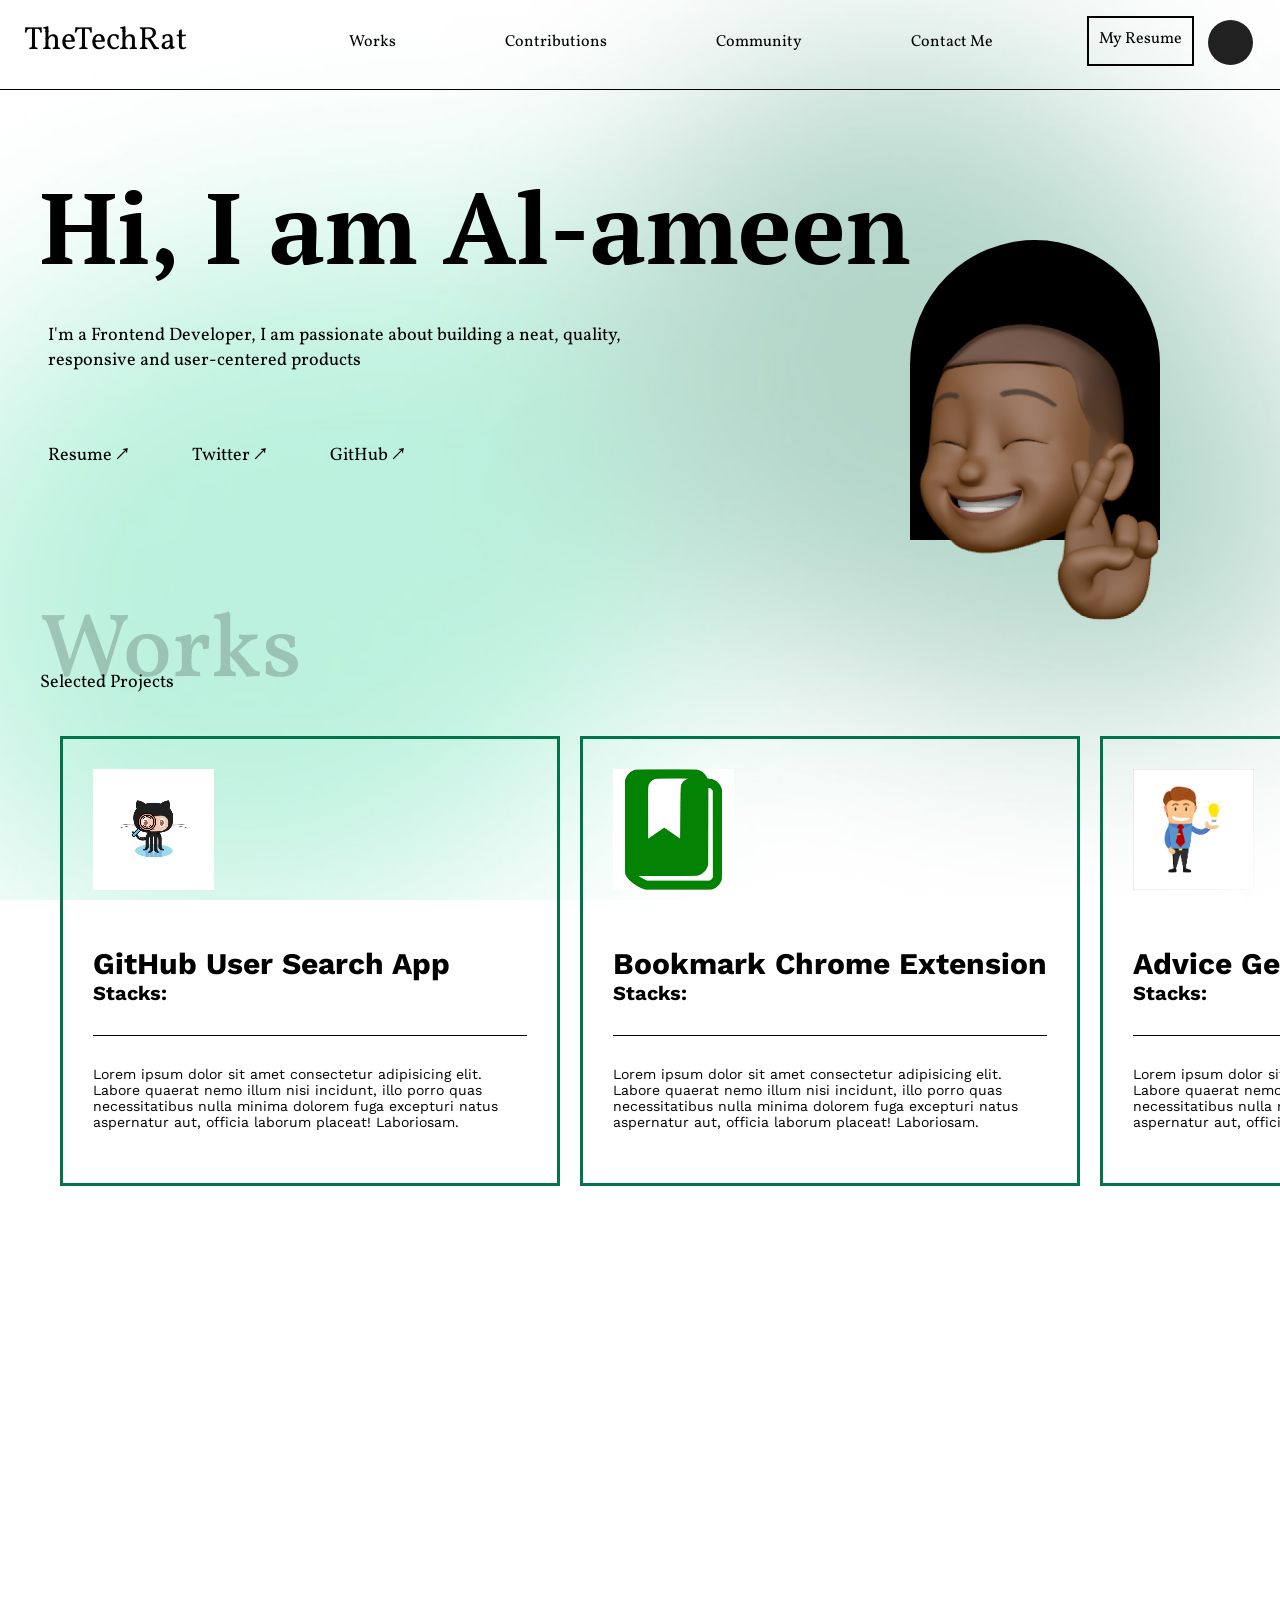
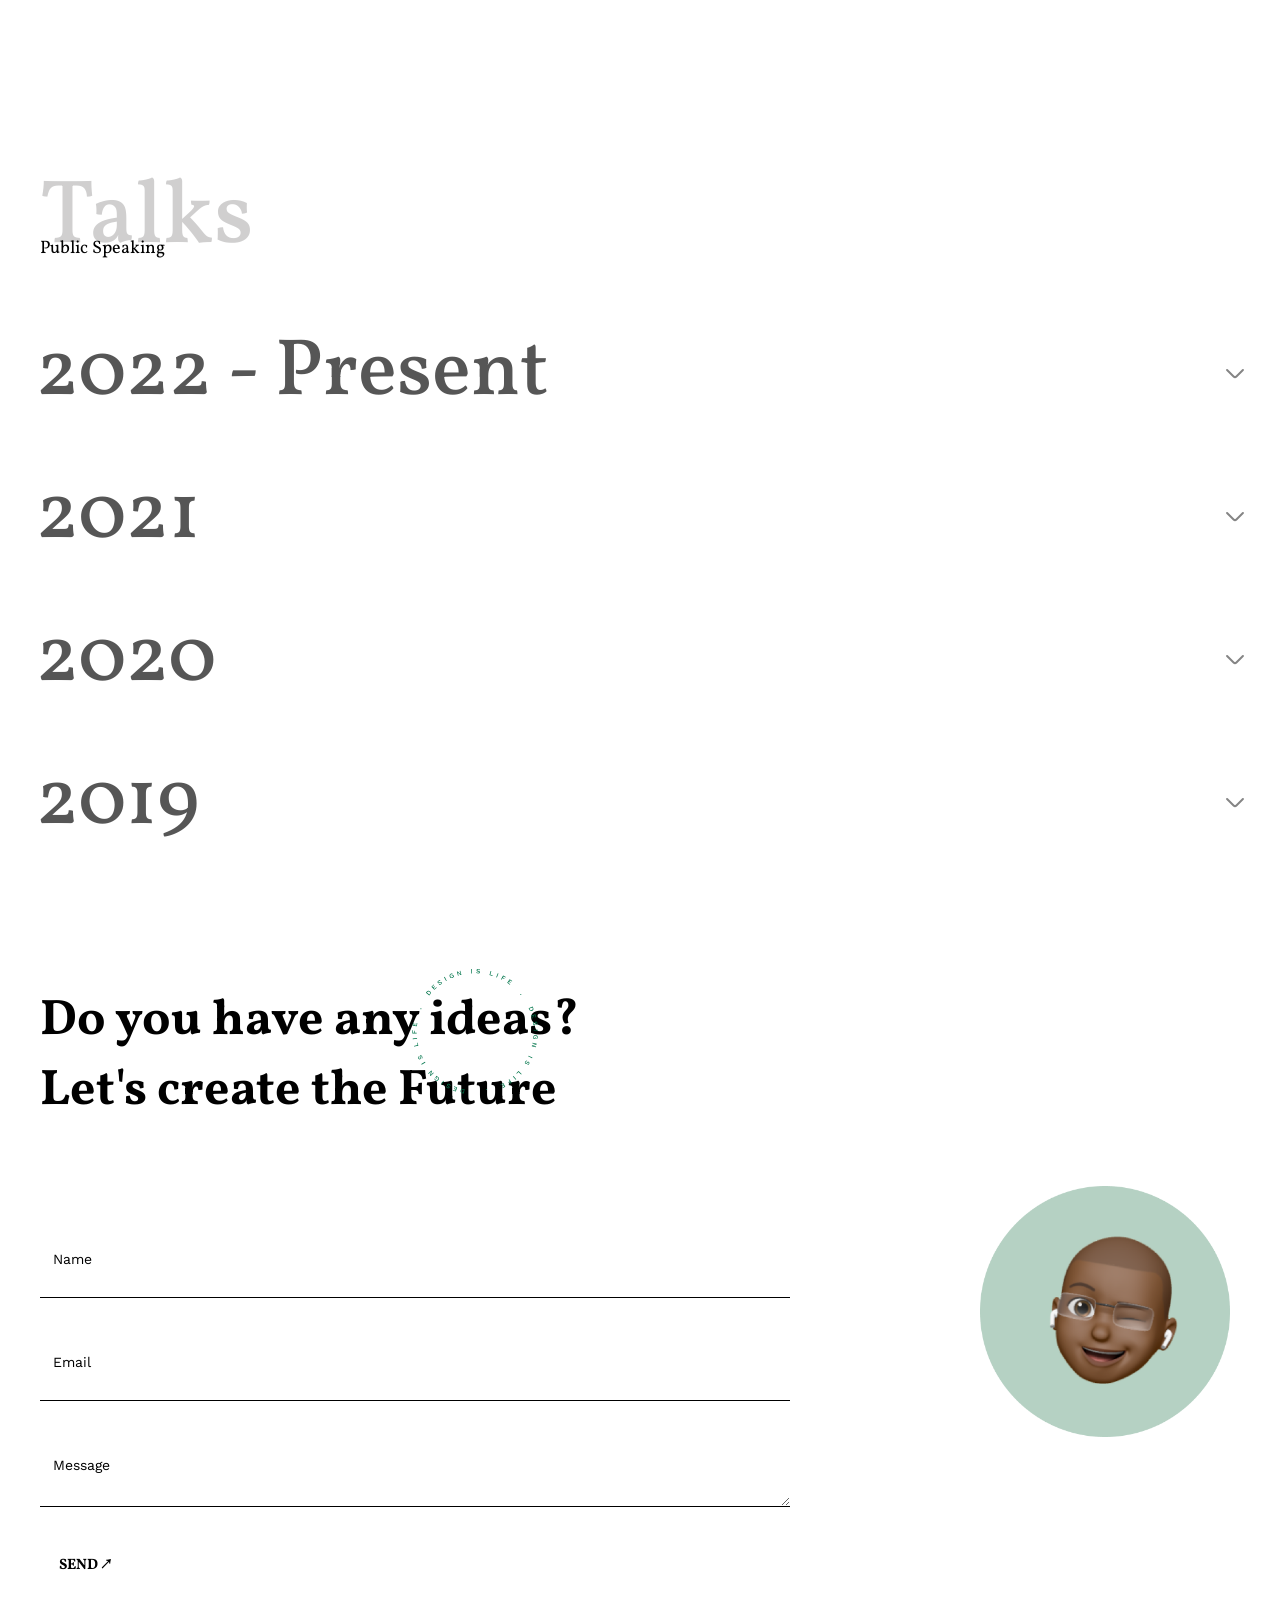
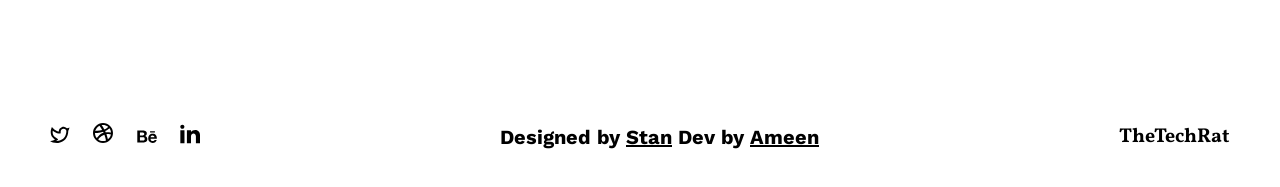
==== index.html @ c3f87bbf "Update index.html" ====
<!DOCTYPE html>
<html>
  <head>
    <title>Al-ameen - TheTechRat</title>
    <!--
    <script src="https://cdnjs.cloudflare.com/ajax/libs/jquery/3.5.1/jquery.min.js"></script>
    -->
    <link rel="stylesheet" href="css/index.css" />
    <link rel="stylesheet" href="css/style.css" />
    <link rel="stylesheet" href="css/header.css" />
    <link rel="preconnect" href="https://fonts.googleapis.com" />
    <link rel="preconnect" href="https://fonts.gstatic.com" crossorigin />
    <link
      href="https://fonts.googleapis.com/css2?family=Bebas+Neue&family=PT+Serif&family=Vollkorn&family=Work+Sans:wght@300;400&display=swap"
      rel="stylesheet"
    />
    <script src="https://cdnjs.cloudflare.com/ajax/libs/jquery/3.5.1/jquery.min.js"></script>
  </head>
  <body>
    <!--
      ===================
        START PRELOADER
      ===================
    -->

    <div class="section-loader">
      <div class="loader">
        <div class="areous">TheTechRat</div>
      </div>
      <div class="tagline">Frontend Developer</div>
    </div>

    <!--
      ===================
       PRELOADER  END
      ===================
    -->

    <header>
      <nav class="navbar">
        <span class="nav-branding" href="#">TheTechRat</span>

        <div class="nav-div">
          <ul class="nav-menu">
            <li class="nav-item">
              <a href="#work-section" class="nav-link">Works</a>
            </li>
            <li class="nav-item">
              <a href="#contributions" class="nav-link">Contributions</a>
            </li>
            <li class="nav-item">
              <a href="#community" class="nav-link">Community</a>
            </li>
            <li class="nav-item">
              <a href="#contact" class="nav-link">Contact Me</a>
            </li>
            <li class="nav-item resume">
              <a href="#" class="nav-link">My Resume</a>
            </li>
          </ul>
          <div class="hamburger">Menu</div>
          <div class="dl-btn">
            <a onclick="myFunction()">
              <input type="checkbox" class="toggle-button"
            /></a>
          </div>
        </div>
      </nav>
    </header>
    <main>
      <section>
        <div class="a-info">
          <div class="a-infot">
            <div style="margin-bottom: 10px">
              <h2 style="" class="greeting">Hi, I am Al-ameen</h2>
            </div>
            <p style="padding-left: 8px" class="a-infob">
              I'm a Frontend Developer, I am passionate about building a neat,
              quality, responsive and user-centered products
            </p>
            <div style="padding-left: 8px" class="link">
              <a
                href=""
                onmouseover="reHover()"
                onmouseleave="resume()"
                class="link1"
                id="link"
                >Resume &#8599;&#xFE0E;</a
              >
              <a
                href="https://twitter.com/thetechrat"
                onmouseover="twHover()"
                onmouseleave="twitter()"
                class="link2"
                >Twitter &#8599;&#xFE0E;</a
              >
              <a
                href="https://github.com/thetechrat"
                onmouseover="gHover()"
                onmouseleave="github()"
                class="link3"
                >GitHub &#8599;&#xFE0E;</a
              >
            </div>
          </div>
          <div class="pfp-cont">
            <div class="pfp-bg">
              <div class="greet">Hi, I am Al-ameen</div>
              <img
                class="pfp"
                onmouseover="displayGreet()"
                onmouseleave="noGreet()"
                src="images/areous.png"
                alt=""
              />
            </div>
          </div>
        </div>
        <a class="scroll" href="#work-section">SCROLL &nearr;</a>
      </section>
      <section id="work-section">
        <div class="work">
          <div class="work-title">Works</div>
          <div class="slt-p">Selected Projects</div>
        </div>
        <div class="horizontal-section">
          <div class="sticky-wrapper">
            <div class="element-wrapper">
              <div class="element">
                <img src="images/ghusa.png" alt="" />
                <div class="gdg">GitHub User Search App</div>
                <div class="role">Stacks:</div>
                <hr />
                <div class="com-desc">
                  Lorem ipsum dolor sit amet consectetur adipisicing elit.
                  Labore quaerat nemo illum nisi incidunt, illo porro quas
                  necessitatibus nulla minima dolorem fuga excepturi natus
                  aspernatur aut, officia laborum placeat! Laboriosam.
                </div>
                <div class="el-rep">
                  <a href="" class="cs">Live Preview &nearr;</a>
                </div>
              </div>
              <div class="element">
                <img src="images/icon.png" alt="" />
                <div class="gdg">Bookmark Chrome Extension</div>
                <div class="role">Stacks:</div>
                <hr />
                <div class="com-desc">
                  Lorem ipsum dolor sit amet consectetur adipisicing elit.
                  Labore quaerat nemo illum nisi incidunt, illo porro quas
                  necessitatibus nulla minima dolorem fuga excepturi natus
                  aspernatur aut, officia laborum placeat! Laboriosam.
                </div>
                <div class="el-rep">
                  <a href="" class="cs">Live Preview &nearr;</a>
                </div>
              </div>
              <div class="element">
                <img src="images/adgen.png" alt="" />
                <div class="gdg">Advice Generator</div>
                <div class="role">Stacks:</div>
                <hr />
                <div class="com-desc">
                  Lorem ipsum dolor sit amet consectetur adipisicing elit.
                  Labore quaerat nemo illum nisi incidunt, illo porro quas
                  necessitatibus nulla minima dolorem fuga excepturi natus
                  aspernatur aut, officia laborum placeat! Laboriosam.
                </div>
                <div class="el-rep">
                  <a href="" class="cs">Live Preview &nearr;</a>
                </div>
              </div>
              <div class="element">
                <img src="images/calc.png" alt="" />
                <div class="gdg">Calculator</div>
                <div class="role">Stacks:</div>
                <hr />
                <div class="com-desc">
                  Lorem ipsum dolor sit amet consectetur adipisicing elit.
                  Labore quaerat nemo illum nisi incidunt, illo porro quas
                  necessitatibus nulla minima dolorem fuga excepturi natus
                  aspernatur aut, officia laborum placeat! Laboriosam.
                </div>
                <div class="el-rep">
                  <a href="" class="cs">Live Preview &nearr;</a>
                </div>
              </div>
              <div class="element">
                <img src="images/todo.png" alt="" />
                <div class="gdg">To-Do App</div>
                <div class="role">Stacks:</div>
                <hr />
                <div class="com-desc">
                  Lorem ipsum dolor sit amet consectetur adipisicing elit.
                  Labore quaerat nemo illum nisi incidunt, illo porro quas
                  necessitatibus nulla minima dolorem fuga excepturi natus
                  aspernatur aut, officia laborum placeat! Laboriosam.
                </div>
                <div class="el-rep">
                  <a href="" class="cs">Live Preview &nearr;</a>
                </div>
              </div>
            </div>
          </div>
        </div>
      </section>

      <section id="talks" class="talks-3">
        <div class="work">
          <div class="work-title">Talks</div>
          <div class="slt-p">Public Speaking</div>
        </div>
        <section class="accordion">
          <div class="container">
            <section class="accordion-wrapper" data-accordion>
              <details>
                <summary>
                  <span class="title">2022 - Present</span>
                  <svg
                    width="18"
                    height="11"
                    viewBox="0 0 18 11"
                    fill="none"
                    xmlns="http://www.w3.org/2000/svg"
                  >
                    <path
                      d="M16.9201 1.95L10.4001 8.47C9.63008 9.24 8.37008 9.24 7.60008 8.47L1.08008 1.95"
                      stroke="#858585"
                      stroke-width="2"
                      stroke-miterlimit="10"
                      stroke-linecap="round"
                      stroke-linejoin="round"
                    />
                  </svg>
                </summary>
                <div class="details-info">
                  <h2>This can have a title or image</h2>
                  <p>
                    Lorem ipsum dolor sit amet, consectetur adipiscing elit.
                    Cras convallis sodales erat vel accumsan. Nam eget massa nec
                    sem vulputate ullamcorper vel quis justo. Duis rhoncus
                    tempor tempus. Nulla facilisi. Maecenas nulla ante, lacinia
                    ac consectetur non, aliquet sollicitudin libero. Quisque
                    congue odio sodales dui fermentum ac laoreet mauris
                    eleifend. Nulla facilisi.
                  </p>
                </div>
              </details>
              <details>
                <summary>
                  <span class="title">2021</span>
                  <svg
                    width="18"
                    height="11"
                    viewBox="0 0 18 11"
                    fill="none"
                    xmlns="http://www.w3.org/2000/svg"
                  >
                    <path
                      d="M16.9201 1.95L10.4001 8.47C9.63008 9.24 8.37008 9.24 7.60008 8.47L1.08008 1.95"
                      stroke="#858585"
                      stroke-width="2"
                      stroke-miterlimit="10"
                      stroke-linecap="round"
                      stroke-linejoin="round"
                    />
                  </svg>
                </summary>
                <div class="details-info">
                  <p>
                    Lorem ipsum dolor sit amet, consectetur adipiscing elit.
                    Cras convallis sodales erat vel accumsan. Nam eget massa nec
                    sem vulputate ullamcorper vel quis justo. Duis rhoncus
                    tempor tempus. Nulla facilisi. Maecenas nulla ante, lacinia
                    ac consectetur non, aliquet sollicitudin libero. Quisque
                    congue odio sodales dui fermentum ac laoreet mauris
                    eleifend. Nulla facilisi. Phasellus vel erat a ante pharetra
                    pharetra.
                  </p>
                </div>
              </details>
              <details>
                <summary>
                  <span class="title">2020</span>
                  <svg
                    width="18"
                    height="11"
                    viewBox="0 0 18 11"
                    fill="none"
                    xmlns="http://www.w3.org/2000/svg"
                  >
                    <path
                      d="M16.9201 1.95L10.4001 8.47C9.63008 9.24 8.37008 9.24 7.60008 8.47L1.08008 1.95"
                      stroke="#858585"
                      stroke-width="2"
                      stroke-miterlimit="10"
                      stroke-linecap="round"
                      stroke-linejoin="round"
                    />
                  </svg>
                </summary>
                <div class="details-info">
                  <h2>Lorem ipsum dolor sit amet</h2>
                  <p>
                    Lorem ipsum dolor sit amet, consectetur adipiscing elit.
                    Cras convallis sodales erat vel accumsan. Nam eget massa nec
                    sem vulputate ullamcorper vel quis justo. Duis rhoncus
                    tempor tempus. Nulla facilisi. Maecenas nulla ante, lacinia
                    ac consectetur non, aliquet sollicitudin libero. Quisque
                    congue odio sodales dui fermentum ac laoreet mauris
                    eleifend. Nulla facilisi. Phasellus vel erat a ante pharetra
                    pharetra.
                  </p>
                </div>
              </details>
              <details>
                <summary>
                  <span class="title">2019</span>
                  <svg
                    width="18"
                    height="11"
                    viewBox="0 0 18 11"
                    fill="none"
                    xmlns="http://www.w3.org/2000/svg"
                  >
                    <path
                      d="M16.9201 1.95L10.4001 8.47C9.63008 9.24 8.37008 9.24 7.60008 8.47L1.08008 1.95"
                      stroke="#858585"
                      stroke-width="2"
                      stroke-miterlimit="10"
                      stroke-linecap="round"
                      stroke-linejoin="round"
                    />
                  </svg>
                </summary>
                <div class="details-info">
                  <h2>Lorem ipsum dolor sit amet</h2>
                  <p>
                    Lorem ipsum dolor sit amet, consectetur adipiscing elit.
                    Cras convallis sodales erat vel accumsan. Nam eget massa nec
                    sem vulputate ullamcorper vel quis justo. Duis rhoncus
                    tempor tempus. Nulla facilisi. Maecenas nulla ante, lacinia
                    ac consectetur non, aliquet sollicitudin libero. Quisque
                    congue odio sodales dui fermentum ac laoreet mauris
                    eleifend. Nulla facilisi. Phasellus vel erat a ante pharetra
                    pharetra.
                  </p>
                </div>
              </details>
            </section>
          </div>
        </section>
        <script src="index.js"></script>
      </section>

      <section id="contact">
        <div class="hhh">Do you have any ideas? Let's create the Future</div>
        <svg
          class="c-dil"
          id="dil"
          width="252"
          height="252"
          viewBox="0 0 252 252"
          fill="none"
          xmlns="http://www.w3.org/2000/svg"
        >
          <path
            class="dil"
            d="M104.533 230.482C103.422 230.245 102.623 229.752 102.138 229.003C101.645 228.26 101.52 227.319 101.763 226.178C102.007 225.038 102.507 224.226 103.262 223.743C104.009 223.265 104.939 223.145 106.05 223.382L108.557 223.918L107.04 231.018L104.533 230.482ZM105.841 224.361C105.088 224.2 104.467 224.3 103.977 224.66C103.479 225.026 103.143 225.618 102.968 226.436C102.793 227.253 102.859 227.927 103.166 228.458C103.464 228.994 103.989 229.342 104.742 229.503L106.098 229.793L107.196 224.651L105.841 224.361Z"
            fill="#00754B"
          />
          <path
            class="dil"
            d="M96.0673 220.763L93.6693 227.616L88.7064 225.879L89.0407 224.924L92.8926 226.272L93.583 224.299L90.572 223.245L90.899 222.311L93.91 223.364L94.6221 221.329L90.6248 219.931L90.9591 218.975L96.0673 220.763Z"
            fill="#00754B"
          />
          <path
            class="dil"
            d="M79.4884 221.941C78.9044 221.649 78.4547 221.286 78.1395 220.85C77.821 220.42 77.6205 219.919 77.538 219.345L78.5855 219.019C78.645 219.524 78.7913 219.937 79.0245 220.259C79.2478 220.583 79.5727 220.852 79.9992 221.065C80.3142 221.222 80.5947 221.308 80.8407 221.324C81.0866 221.341 81.2949 221.301 81.4653 221.206C81.6259 221.114 81.7504 220.979 81.8388 220.802C81.9403 220.599 81.9598 220.387 81.8973 220.168C81.8282 219.945 81.6214 219.694 81.2768 219.415L80.1051 218.462C79.5439 218.01 79.2024 217.577 79.0807 217.164C78.959 216.751 79.0062 216.328 79.2223 215.895C79.4219 215.495 79.7037 215.201 80.0676 215.014C80.4315 214.826 80.8463 214.751 81.312 214.786C81.7712 214.819 82.2599 214.964 82.7783 215.223C83.2377 215.452 83.6216 215.717 83.9302 216.019C84.2387 216.32 84.4801 216.641 84.6542 216.982C84.8283 217.323 84.9385 217.669 84.9847 218.02L83.8929 218.385C83.8697 218.086 83.799 217.793 83.6806 217.505C83.559 217.223 83.385 216.964 83.1585 216.728C82.9254 216.489 82.6383 216.284 82.297 216.114C81.9952 215.963 81.718 215.87 81.4654 215.834C81.2063 215.795 80.9866 215.816 80.8063 215.898C80.6161 215.984 80.472 216.125 80.3738 216.322C80.2788 216.512 80.261 216.712 80.3202 216.922C80.3728 217.129 80.5534 217.358 80.8619 217.61L82.1271 218.647C82.4783 218.929 82.7426 219.212 82.9199 219.498C83.0973 219.783 83.1926 220.068 83.206 220.353C83.2161 220.645 83.1508 220.932 83.01 221.214C82.8267 221.582 82.5629 221.864 82.2187 222.061C81.8647 222.262 81.4532 222.355 80.9842 222.343C80.512 222.337 80.0134 222.203 79.4884 221.941Z"
            fill="#00754B"
          />
          <path
            class="dil"
            d="M68.7598 215.709L72.7003 209.611L73.6889 210.25L69.7483 216.348L68.7598 215.709Z"
            fill="#00754B"
          />
          <path
            class="dil"
            d="M64.1561 203.236C64.6843 203.668 65.0465 204.158 65.2426 204.706C65.4387 205.254 65.4708 205.829 65.3388 206.432C65.2021 207.04 64.8857 207.647 64.3894 208.255C63.9024 208.852 63.3719 209.275 62.7979 209.526C62.2182 209.772 61.6287 209.845 61.0296 209.744C60.4201 209.644 59.8484 209.376 59.3145 208.94C58.7294 208.462 58.3461 207.969 58.1644 207.461C57.9771 206.949 57.9611 206.377 58.1163 205.746L59.2868 206.034C59.1396 206.435 59.1284 206.814 59.2531 207.171C59.3675 207.53 59.6008 207.853 59.953 208.14C60.3051 208.428 60.682 208.598 61.0835 208.652C61.4793 208.7 61.8809 208.626 62.2883 208.428C62.6911 208.237 63.0733 207.919 63.4351 207.476C63.8015 207.027 64.0493 206.591 64.1783 206.166C64.3028 205.747 64.3016 205.348 64.1748 204.97C64.0423 204.587 63.783 204.238 63.3967 203.923C63.1865 203.751 62.9697 203.617 62.7462 203.519C62.518 203.428 62.2941 203.378 62.0742 203.368C61.8498 203.365 61.6357 203.413 61.432 203.512C61.218 203.611 61.0205 203.772 60.8396 203.994L60.7074 204.155L62.3434 205.491L61.7381 206.232L59.2927 204.236L61.6581 201.339L62.3398 201.895L61.4656 203.07L61.3648 202.846C61.7933 202.599 62.2478 202.507 62.7282 202.568C63.203 202.624 63.6789 202.847 64.1561 203.236Z"
            fill="#00754B"
          />
          <path
            class="dil"
            d="M47.3157 197.296L52.6284 192.348L53.5805 193.37L52.1436 198.542L51.6816 199.934L51.6891 199.942L52.5204 199.108L55.9496 195.914L56.6842 196.703L51.3715 201.651L50.4269 200.637L51.8633 195.481L52.3339 194.065L52.3264 194.057L51.487 194.899L48.0579 198.093L47.3157 197.296Z"
            fill="#00754B"
          />
          <path
            class="dil"
            d="M35.7903 181.545L42.006 177.794L42.6141 178.802L36.3985 182.553L35.7903 181.545Z"
            fill="#00754B"
          />
          <path
            class="dil"
            d="M30.5286 171.879C30.2553 171.286 30.1321 170.721 30.1589 170.184C30.1791 169.65 30.3365 169.133 30.6312 168.634L31.6521 169.035C31.3825 169.466 31.2382 169.88 31.2191 170.277C31.1903 170.67 31.2757 171.082 31.4752 171.515C31.6226 171.835 31.7872 172.078 31.969 172.245C32.1507 172.411 32.3379 172.51 32.5305 172.543C32.7133 172.572 32.8946 172.544 33.0744 172.462C33.2809 172.366 33.4284 172.214 33.5171 172.003C33.6027 171.786 33.5983 171.461 33.5037 171.028L33.1862 169.551C33.0312 168.848 33.0355 168.296 33.1991 167.898C33.3626 167.5 33.6642 167.199 34.1037 166.996C34.5099 166.809 34.9135 166.756 35.3145 166.838C35.7156 166.919 36.0866 167.12 36.4275 167.439C36.7655 167.752 37.0557 168.171 37.2983 168.697C37.5132 169.163 37.6467 169.61 37.6988 170.039C37.7509 170.467 37.7382 170.868 37.6607 171.243C37.5832 171.618 37.4528 171.957 37.2693 172.26L36.1892 171.861C36.3578 171.614 36.4862 171.341 36.5745 171.042C36.656 170.746 36.6822 170.435 36.6532 170.109C36.621 169.777 36.5251 169.437 36.3655 169.091C36.2242 168.785 36.0663 168.538 35.8917 168.352C35.7141 168.16 35.5292 168.039 35.3372 167.99C35.1354 167.938 34.9346 167.958 34.7348 168.05C34.5417 168.139 34.4026 168.284 34.3175 168.485C34.2293 168.679 34.2266 168.971 34.3095 169.361L34.6477 170.961C34.7453 171.4 34.7741 171.787 34.734 172.12C34.694 172.454 34.5899 172.736 34.4218 172.967C34.247 173.201 34.0165 173.384 33.7301 173.516C33.3572 173.688 32.9748 173.743 32.583 173.681C32.1815 173.616 31.8018 173.432 31.4439 173.129C31.0793 172.828 30.7742 172.412 30.5286 171.879Z"
            fill="#00754B"
          />
          <path
            class="dil"
            d="M29.551 149.66L28.6964 145.748L29.6851 145.532L30.7909 150.594L23.6982 152.143L23.447 150.993L29.551 149.66Z"
            fill="#00754B"
          />
          <path
            class="dil"
            d="M21.3506 138.501L28.5674 137.711L28.6956 138.881L21.4788 139.671L21.3506 138.501Z"
            fill="#00754B"
          />
          <path
            class="dil"
            d="M21.7541 124.776L21.7672 128.846L23.8792 128.839L23.8689 125.649L24.8809 125.646L24.8912 128.836L28.0152 128.826L28.0189 130.003L20.759 130.026L20.7421 124.779L21.7541 124.776Z"
            fill="#00754B"
          />
          <path
            class="dil"
            d="M28.4072 118.122L21.1976 117.268L21.8159 112.046L22.8209 112.165L22.341 116.218L24.4165 116.464L24.7916 113.296L25.7747 113.412L25.3996 116.58L27.5407 116.834L28.0387 112.628L29.0437 112.747L28.4072 118.122Z"
            fill="#00754B"
          />
          <path
            class="dil"
            d="M34.413 88.3974C34.5113 88.1683 34.6568 88.0152 34.8494 87.9383C35.0382 87.8517 35.2438 87.8562 35.4662 87.9516C35.6886 88.0471 35.8368 88.1945 35.9108 88.3939C35.9877 88.5865 35.977 88.7973 35.8787 89.0265C35.7775 89.2623 35.6291 89.4221 35.4336 89.5058C35.241 89.5827 35.0335 89.5734 34.8111 89.478C34.5887 89.3825 34.4424 89.24 34.3722 89.0502C34.2982 88.8509 34.3118 88.6332 34.413 88.3974Z"
            fill="#00754B"
          />
          <path
            class="dil"
            d="M45.1883 59.7538C45.9188 58.883 46.7283 58.4087 47.6168 58.3309C48.5044 58.2427 49.3949 58.5733 50.2881 59.3227C51.1814 60.0721 51.6646 60.8939 51.7377 61.788C51.8099 62.6718 51.4808 63.5491 50.7502 64.4199L49.103 66.3834L43.541 61.7174L45.1883 59.7538ZM49.9834 63.7766C50.4782 63.1867 50.6811 62.5911 50.592 61.9899C50.502 61.3783 50.1368 60.8039 49.4963 60.2666C48.8559 59.7293 48.2295 59.4718 47.6172 59.4942C47.0041 59.5063 46.45 59.8073 45.9551 60.3972L45.0644 61.459L49.0926 64.8384L49.9834 63.7766Z"
            fill="#00754B"
          />
          <path
            class="dil"
            d="M57.7407 56.8268L52.8099 51.4982L56.6691 47.927L57.3564 48.6698L54.3611 51.4415L55.7806 52.9755L58.122 50.809L58.7943 51.5356L56.453 53.7022L57.9173 55.2846L61.0257 52.4083L61.713 53.1511L57.7407 56.8268Z"
            fill="#00754B"
          />
          <path
            class="dil"
            d="M64.4665 41.628C64.9975 41.2485 65.5294 41.0216 66.0622 40.9473C66.5907 40.867 67.1278 40.9248 67.6734 41.1207L67.4704 42.1987C66.9964 42.0147 66.5628 41.9505 66.1699 42.006C65.7786 42.0513 65.389 42.2125 65.0012 42.4897C64.7149 42.6944 64.5069 42.9016 64.3774 43.1113C64.2479 43.3211 64.1853 43.5235 64.1896 43.7188C64.1956 43.9037 64.2562 44.0768 64.3713 44.2379C64.5035 44.4228 64.6813 44.5391 64.9046 44.5868C65.134 44.6302 65.4523 44.5649 65.8598 44.3909L67.2509 43.8023C67.9132 43.5183 68.4553 43.4192 68.8773 43.5052C69.2993 43.5912 69.6511 43.8311 69.9325 44.2248C70.1926 44.5888 70.3201 44.9754 70.3151 45.3845C70.3101 45.7937 70.1828 46.1957 69.9331 46.5905C69.6894 46.981 69.3319 47.3447 68.8606 47.6815C68.4429 47.98 68.0287 48.195 67.6178 48.3263C67.207 48.4577 66.8102 48.5205 66.4274 48.5146C66.0446 48.5088 65.6874 48.4441 65.3558 48.3206L65.5447 47.185C65.8192 47.3043 66.1117 47.3792 66.422 47.4098C66.728 47.4345 67.0383 47.402 67.3529 47.3124C67.6734 47.2185 67.9887 47.0607 68.299 46.839C68.5734 46.6429 68.7856 46.4416 68.9356 46.2353C69.0916 46.0247 69.1755 45.8205 69.1874 45.6227C69.2009 45.4147 69.1438 45.2212 69.0159 45.0422C68.8922 44.8692 68.7238 44.7597 68.5107 44.7137C68.3035 44.6635 68.0162 44.7155 67.6489 44.8699L66.1401 45.502C65.7267 45.6803 65.3525 45.781 65.0175 45.8041C64.6825 45.8272 64.3858 45.7779 64.1275 45.656C63.8649 45.5282 63.6419 45.3361 63.4585 45.0795C63.2197 44.7454 63.0939 44.3802 63.081 43.9838C63.0698 43.5771 63.1797 43.1696 63.4106 42.7612C63.6372 42.3468 63.9892 41.9691 64.4665 41.628Z"
            fill="#00754B"
          />
          <path
            class="dil"
            d="M74.9982 35.0684L78.5394 41.4062L77.5119 41.9803L73.9707 35.6425L74.9982 35.0684Z"
            fill="#00754B"
          />
          <path
            class="dil"
            d="M88.174 36.8436C87.5454 37.1083 86.943 37.1988 86.3668 37.1152C85.7905 37.0317 85.2672 36.7905 84.797 36.3917C84.3238 35.9862 83.935 35.4219 83.6305 34.6987C83.3317 33.9891 83.2059 33.3219 83.2532 32.6973C83.3073 32.0698 83.5193 31.5151 83.8892 31.033C84.2631 30.5414 84.7676 30.1619 85.4029 29.8944C86.0991 29.6012 86.7141 29.4934 87.2481 29.571C87.7887 29.6456 88.3013 29.8993 88.7858 30.3318L87.9828 31.2309C87.6979 30.9133 87.3683 30.7258 86.9941 30.6685C86.6238 30.6017 86.2291 30.6565 85.8101 30.8329C85.3911 31.0094 85.064 31.2625 84.8289 31.5922C84.6005 31.9191 84.4781 32.3088 84.4618 32.7613C84.4426 33.207 84.544 33.6934 84.766 34.2206C84.9908 34.7545 85.2606 35.178 85.5754 35.4911C85.8874 35.7973 86.2401 35.983 86.6335 36.0481C87.0337 36.1103 87.4636 36.0447 87.9232 35.8512C88.1733 35.7459 88.3936 35.6173 88.5843 35.4654C88.7721 35.3067 88.9215 35.1324 89.0325 34.9424C89.1406 34.7457 89.1988 34.5343 89.2069 34.308C89.219 34.0722 89.1696 33.8225 89.0586 33.5589L88.9775 33.3663L87.031 34.1859L86.6596 33.3039L89.5692 32.0787L91.0206 35.5256L90.2096 35.8671L89.581 34.5444L89.8264 34.5604C89.8435 35.0545 89.7126 35.4995 89.4337 35.8954C89.1616 36.2885 88.7417 36.6046 88.174 36.8436Z"
            fill="#00754B"
          />
          <path
            class="dil"
            d="M101.311 24.7477L103.194 31.7593L101.845 32.1216L97.9489 28.4296L96.9353 27.3692L96.9246 27.3721L97.2724 28.4974L98.4876 33.0231L97.4465 33.3026L95.5637 26.291L96.9023 25.9316L100.785 29.6158L101.815 30.6946L101.825 30.6917L101.475 29.5558L100.259 25.0301L101.311 24.7477Z"
            fill="#00754B"
          />
          <path
            class="dil"
            d="M120.625 21.9437L121.028 29.1925L119.853 29.2578L119.45 22.009L120.625 21.9437Z"
            fill="#00754B"
          />
          <path
            class="dil"
            d="M131.63 21.823C132.282 21.8592 132.839 22.015 133.301 22.2904C133.764 22.5585 134.146 22.9396 134.449 23.4339L133.617 24.1478C133.362 23.7076 133.064 23.3863 132.723 23.1837C132.389 22.9742 131.984 22.8562 131.508 22.8298C131.157 22.8103 130.865 22.8418 130.633 22.9244C130.401 23.007 130.225 23.1257 130.106 23.2807C129.995 23.4288 129.934 23.6017 129.923 23.7994C129.911 24.0264 129.976 24.2283 130.121 24.4053C130.273 24.5826 130.562 24.7309 130.989 24.8501L132.442 25.2613C133.136 25.4541 133.621 25.7161 133.897 26.0472C134.172 26.3783 134.296 26.7855 134.269 27.2688C134.245 27.7154 134.102 28.0968 133.842 28.4128C133.582 28.7289 133.232 28.9628 132.79 29.1145C132.355 29.2667 131.849 29.3267 131.27 29.2946C130.758 29.2661 130.3 29.1746 129.898 29.02C129.495 28.8654 129.146 28.6661 128.851 28.422C128.556 28.178 128.318 27.904 128.137 27.6001L128.995 26.8325C129.134 27.0973 129.315 27.3388 129.538 27.5568C129.761 27.7675 130.024 27.9363 130.325 28.0632C130.634 28.1906 130.979 28.2648 131.36 28.2859C131.696 28.3047 131.988 28.2804 132.234 28.2133C132.487 28.1466 132.681 28.0398 132.814 27.893C132.954 27.7392 133.031 27.5525 133.043 27.3329C133.055 27.1205 132.992 26.9297 132.854 26.7605C132.724 26.5917 132.468 26.4526 132.084 26.3432L130.512 25.8923C130.078 25.7727 129.723 25.6171 129.447 25.4255C129.171 25.2339 128.971 25.0097 128.846 24.7531C128.721 24.4891 128.667 24.1996 128.685 23.8848C128.707 23.4748 128.838 23.1111 129.076 22.7938C129.321 22.4696 129.662 22.2205 130.098 22.0463C130.534 21.8649 131.045 21.7905 131.63 21.823Z"
            fill="#00754B"
          />
          <path
            class="dil"
            d="M151.719 31.3673L155.575 32.4446L155.303 33.4193L150.313 32.0253L152.267 25.033L153.4 25.3497L151.719 31.3673Z"
            fill="#00754B"
          />
          <path
            class="dil"
            d="M165.419 29.3494L162.737 36.0959L161.643 35.6611L164.325 28.9146L165.419 29.3494Z"
            fill="#00754B"
          />
          <path
            class="dil"
            d="M177.356 36.1355L173.754 34.2405L172.771 36.1097L175.594 37.5949L175.123 38.4905L172.3 37.0053L170.845 39.77L169.804 39.222L173.184 32.7969L177.827 35.2399L177.356 36.1355Z"
            fill="#00754B"
          />
          <path
            class="dil"
            d="M180.119 45.1307L184.25 39.161L188.574 42.1532L187.998 42.9853L184.642 40.6629L183.453 42.3815L186.076 44.1968L185.512 45.0109L182.889 43.1955L181.662 44.9684L185.145 47.3784L184.569 48.2106L180.119 45.1307Z"
            fill="#00754B"
          />
          <path
            class="dil"
            d="M203.566 64.3604C203.723 64.5546 203.79 64.7549 203.767 64.9611C203.755 65.1684 203.655 65.348 203.467 65.4997C203.278 65.6515 203.079 65.7134 202.868 65.6854C202.661 65.6631 202.48 65.5549 202.324 65.3607C202.163 65.1608 202.091 64.9548 202.109 64.7429C202.131 64.5367 202.237 64.3577 202.425 64.2059C202.614 64.0542 202.808 63.9917 203.009 64.0186C203.219 64.0466 203.405 64.1605 203.566 64.3604Z"
            fill="#00754B"
          />
          <path
            class="dil"
            d="M223.826 87.2983C224.253 88.3517 224.293 89.2891 223.945 90.1105C223.607 90.936 222.898 91.5678 221.818 92.006C220.737 92.4442 219.785 92.4861 218.96 92.1319C218.146 91.7817 217.525 91.0799 217.098 90.0265L216.135 87.6514L222.863 84.9232L223.826 87.2983ZM218.025 89.6504C218.315 90.3639 218.746 90.8222 219.319 91.0251C219.901 91.232 220.58 91.1784 221.355 90.8643C222.129 90.5501 222.65 90.1173 222.917 89.5659C223.194 89.0185 223.187 88.388 222.898 87.6745L222.377 86.3901L217.505 88.366L218.025 89.6504Z"
            fill="#00754B"
          />
          <path
            class="dil"
            d="M220.531 99.7596L227.549 97.8994L228.896 102.982L227.918 103.241L226.872 99.2964L224.852 99.8319L225.67 102.915L224.713 103.169L223.895 100.086L221.811 100.638L222.896 104.732L221.918 104.991L220.531 99.7596Z"
            fill="#00754B"
          />
          <path
            class="dil"
            d="M230.809 112.822C230.896 113.468 230.847 114.045 230.663 114.55C230.486 115.055 230.184 115.502 229.755 115.892L228.898 115.208C229.282 114.875 229.542 114.523 229.677 114.149C229.82 113.782 229.86 113.363 229.797 112.89C229.75 112.541 229.665 112.261 229.54 112.048C229.416 111.835 229.266 111.685 229.091 111.597C228.925 111.516 228.744 111.489 228.548 111.515C228.322 111.545 228.136 111.648 227.99 111.823C227.844 112.005 227.752 112.317 227.715 112.758L227.584 114.263C227.524 114.981 227.358 115.507 227.084 115.839C226.811 116.172 226.434 116.37 225.954 116.434C225.511 116.494 225.11 116.425 224.75 116.229C224.391 116.033 224.096 115.732 223.864 115.327C223.633 114.928 223.479 114.442 223.402 113.868C223.334 113.359 223.338 112.893 223.415 112.468C223.491 112.043 223.622 111.663 223.806 111.328C223.991 110.993 224.215 110.707 224.48 110.472L225.394 111.171C225.16 111.358 224.957 111.581 224.785 111.841C224.62 112.1 224.503 112.389 224.435 112.709C224.368 113.036 224.359 113.389 224.41 113.766C224.454 114.101 224.533 114.383 224.645 114.612C224.758 114.848 224.899 115.018 225.068 115.121C225.246 115.231 225.443 115.271 225.661 115.242C225.872 115.213 226.048 115.116 226.188 114.949C226.33 114.79 226.418 114.511 226.454 114.114L226.602 112.485C226.638 112.037 226.725 111.659 226.861 111.352C226.998 111.045 227.18 110.806 227.409 110.635C227.645 110.463 227.919 110.356 228.232 110.314C228.639 110.26 229.02 110.32 229.377 110.494C229.741 110.675 230.05 110.962 230.302 111.358C230.562 111.752 230.731 112.24 230.809 112.822Z"
            fill="#00754B"
          />
          <path
            class="dil"
            d="M231.671 125.199L224.413 125.358L224.387 124.182L231.645 124.022L231.671 125.199Z"
            fill="#00754B"
          />
          <path
            class="dil"
            d="M223.93 136.008C223.991 135.329 224.193 134.754 224.537 134.284C224.881 133.814 225.339 133.465 225.912 133.236C226.491 133.008 227.172 132.929 227.954 132.999C228.721 133.067 229.369 133.269 229.899 133.603C230.428 133.945 230.819 134.392 231.071 134.945C231.33 135.505 231.429 136.129 231.368 136.815C231.301 137.568 231.108 138.162 230.79 138.597C230.47 139.04 230.006 139.374 229.397 139.599L228.979 138.469C229.393 138.366 229.713 138.162 229.939 137.858C230.171 137.563 230.308 137.188 230.348 136.735C230.389 136.282 230.318 135.875 230.137 135.513C229.955 135.158 229.668 134.867 229.276 134.641C228.891 134.415 228.414 134.277 227.844 134.226C227.267 134.174 226.767 134.214 226.343 134.346C225.926 134.478 225.597 134.703 225.355 135.02C225.112 135.344 224.969 135.755 224.925 136.252C224.901 136.522 224.911 136.777 224.956 137.016C225.008 137.257 225.092 137.47 225.208 137.657C225.331 137.845 225.491 137.995 225.687 138.109C225.889 138.23 226.133 138.303 226.418 138.328L226.626 138.347L226.814 136.243L227.767 136.328L227.487 139.473L223.761 139.141L223.84 138.264L225.303 138.328L225.174 138.538C224.729 138.321 224.397 137.997 224.178 137.565C223.958 137.141 223.876 136.622 223.93 136.008Z"
            fill="#00754B"
          />
          <path
            class="dil"
            d="M228.463 153.281L221.386 151.66L221.698 150.298L226.785 148.586L228.197 148.187L228.199 148.176L227.042 147.956L222.474 146.91L222.715 145.859L229.792 147.48L229.482 148.831L224.409 150.535L222.973 150.94L222.971 150.951L224.139 151.173L228.706 152.219L228.463 153.281Z"
            fill="#00754B"
          />
          <path
            class="dil"
            d="M221.893 171.658L215.3 168.618L215.793 167.55L222.386 170.589L221.893 171.658Z"
            fill="#00754B"
          />
          <path
            class="dil"
            d="M216.845 181.438C216.507 181.997 216.109 182.416 215.649 182.695C215.196 182.978 214.679 183.138 214.101 183.174L213.86 182.104C214.368 182.085 214.792 181.972 215.131 181.765C215.472 181.569 215.766 181.266 216.012 180.858C216.194 180.557 216.303 180.284 216.339 180.041C216.375 179.797 216.352 179.586 216.271 179.408C216.192 179.241 216.068 179.106 215.898 179.004C215.704 178.886 215.494 178.85 215.27 178.895C215.042 178.945 214.776 179.132 214.471 179.453L213.427 180.544C212.931 181.067 212.472 181.373 212.051 181.461C211.629 181.549 211.211 181.468 210.797 181.218C210.414 180.987 210.144 180.683 209.986 180.305C209.829 179.927 209.787 179.508 209.859 179.046C209.929 178.591 210.113 178.116 210.412 177.62C210.677 177.18 210.973 176.819 211.298 176.536C211.623 176.252 211.962 176.037 212.316 175.891C212.67 175.745 213.024 175.663 213.377 175.645L213.653 176.762C213.354 176.762 213.056 176.809 212.759 176.903C212.468 177.002 212.196 177.155 211.943 177.362C211.686 177.575 211.459 177.845 211.261 178.171C211.087 178.46 210.972 178.729 210.916 178.978C210.856 179.233 210.86 179.453 210.928 179.64C210.997 179.836 211.127 179.991 211.315 180.105C211.497 180.215 211.695 180.249 211.909 180.206C212.119 180.17 212.362 180.009 212.638 179.722L213.773 178.544C214.082 178.216 214.386 177.975 214.684 177.821C214.983 177.668 215.275 177.595 215.56 177.605C215.852 177.618 216.133 177.706 216.403 177.869C216.755 178.082 217.015 178.367 217.184 178.726C217.355 179.095 217.415 179.513 217.365 179.979C217.321 180.449 217.148 180.936 216.845 181.438Z"
            fill="#00754B"
          />
          <path
            class="dil"
            d="M199.002 194.715L196.243 197.618L195.51 196.92L199.079 193.165L204.342 198.166L203.531 199.019L199.002 194.715Z"
            fill="#00754B"
          />
          <path
            class="dil"
            d="M194.367 207.764L189.663 202.234L190.559 201.472L195.264 207.001L194.367 207.764Z"
            fill="#00754B"
          />
          <path
            class="dil"
            d="M182.78 215.132L186.141 212.837L184.95 211.093L182.316 212.891L181.745 212.056L184.38 210.257L182.619 207.677L183.591 207.013L187.684 213.01L183.35 215.968L182.78 215.132Z"
            fill="#00754B"
          />
          <path
            class="dil"
            d="M173.538 213.359L176.877 219.805L172.208 222.224L171.743 221.325L175.367 219.448L174.406 217.592L171.573 219.059L171.118 218.18L173.95 216.713L172.959 214.799L169.198 216.746L168.733 215.848L173.538 213.359Z"
            fill="#00754B"
          />
          <path
            class="dil"
            d="M145.565 225.067C145.32 225.114 145.112 225.079 144.94 224.963C144.763 224.855 144.651 224.683 144.605 224.445C144.559 224.207 144.598 224.002 144.722 223.829C144.838 223.657 145.019 223.548 145.263 223.5C145.515 223.452 145.731 223.485 145.91 223.6C146.082 223.716 146.19 223.893 146.236 224.131C146.282 224.368 146.246 224.57 146.128 224.734C146.005 224.907 145.817 225.018 145.565 225.067Z"
            fill="#00754B"
          />
        </svg>
      </section>
      <section class="c-form">
        <form>
          <p class="name">
            <input
              name="name"
              type="text"
              class="feedback-input"
              placeholder="Name"
              id="name"
            />
          </p>

          <p class="email">
            <input
              name="email"
              type="text"
              class="feedback-input"
              id="email"
              placeholder="Email"
            />
          </p>

          <p class="text">
            <textarea
              name="text"
              class="feedback-input comment"
              id="comment"
              placeholder="Message"
            ></textarea>
          </p>

          <div class="submit">
            <input
              type="submit"
              value="SEND &nearr;&#xFE0E;"
              id="button-blue"
            />
          </div>
        </form>
        <div><img class="ar-pfp" src="images/ar-pfp.png" alt="" /></div>
      </section>
    </main>
    <footer>
      <div class="ft-icon">
        <a href="https://twitter.com/thetechrat">
          <svg
            width="31"
            height="26"
            viewBox="0 0 31 26"
            fill="none"
            xmlns="http://www.w3.org/2000/svg"
          >
            <path
              id="t-icon"
              d="M20.9503 3.32505C19.8102 3.32486 18.7157 3.77223 17.9021 4.5709C17.0886 5.36957 16.6211 6.45569 16.6003 7.59555L16.5583 9.95805C16.5558 10.0849 16.5266 10.2098 16.4724 10.3245C16.4183 10.4393 16.3406 10.5413 16.2442 10.6239C16.1479 10.7064 16.0352 10.7677 15.9136 10.8037C15.7919 10.8397 15.664 10.8495 15.5383 10.8326L13.1968 10.5146C10.1158 10.0946 7.16377 8.67555 4.33177 6.31605C3.43477 11.281 5.18677 14.7206 9.40627 17.3741L12.0268 19.021C12.1513 19.0993 12.2547 19.2069 12.328 19.3343C12.4014 19.4618 12.4423 19.6053 12.4474 19.7523C12.4524 19.8992 12.4213 20.0452 12.3569 20.1774C12.2925 20.3096 12.1966 20.424 12.0778 20.5105L9.68977 22.2551C11.1103 22.3435 12.4588 22.2805 13.5778 22.0585C20.6548 20.6455 25.3603 15.3205 25.3603 6.53655C25.3603 5.81955 23.8423 3.32505 20.9503 3.32505ZM13.6003 7.54005C13.6265 6.09412 14.0786 4.68805 14.9001 3.49788C15.7216 2.30771 16.876 1.38633 18.2186 0.8491C19.5613 0.311871 21.0326 0.182669 22.4484 0.477671C23.8641 0.772672 25.1614 1.47877 26.1778 2.50755C27.2443 2.50005 28.1518 2.77005 30.1813 1.54005C29.6788 4.00005 29.4313 5.06805 28.3603 6.53655C28.3603 17.9995 21.3148 23.5735 14.1658 25C9.26377 25.9781 2.13577 24.3715 0.0927734 22.2386C1.13377 22.1576 5.36377 21.703 7.80877 19.9135C5.74027 18.55 -2.49323 13.705 2.91727 0.67905C5.45677 3.64455 8.03227 5.66355 10.6423 6.73455C12.3793 7.44705 12.8053 7.43205 13.6018 7.54155L13.6003 7.54005Z"
              fill="black"
            />
          </svg>
        </a>
        <a href="https://dribbble.com/">
          <svg
            width="30"
            height="30"
            viewBox="0 0 30 30"
            fill="none"
            xmlns="http://www.w3.org/2000/svg"
          >
            <path
              id="d-icon"
              d="M26.9835 14.358C26.8605 11.9969 26.0393 9.72541 24.624 7.8315C24.1928 8.29595 23.7318 8.73186 23.244 9.1365C21.7454 10.3813 20.0707 11.3973 18.2745 12.1515C18.525 12.6765 18.7545 13.185 18.957 13.665V13.6695C19.0141 13.8036 19.0691 13.9386 19.122 14.0745C21.393 13.8195 23.787 13.9125 26.1075 14.226C26.4165 14.268 26.7075 14.313 26.9835 14.358ZM12.906 3.183C14.3678 5.24276 15.7158 7.38095 16.944 9.588C18.7785 8.865 20.295 7.953 21.516 6.9375C21.9398 6.5882 22.3388 6.20978 22.71 5.805C20.5515 3.98957 17.8205 2.996 15 3C14.2981 2.99952 13.5974 3.06025 12.906 3.1815V3.183ZM3.3795 11.9955C4.40134 11.9697 5.42196 11.9082 6.4395 11.811C8.89896 11.591 11.3374 11.1788 13.7325 10.578C12.4808 8.40332 11.1293 6.28757 9.6825 4.2375C8.13708 5.0031 6.77439 6.09211 5.68687 7.43068C4.59934 8.76925 3.81243 10.3261 3.3795 11.9955ZM5.6745 22.5525C6.2565 21.702 7.0215 20.745 8.037 19.704C10.218 17.469 12.792 15.729 15.771 14.769L15.864 14.742C15.6165 14.196 15.384 13.7085 15.15 13.2495C12.396 14.052 9.495 14.553 6.6045 14.8125C5.1945 14.94 3.93 14.9955 3 15.0045C2.99735 17.7534 3.94244 20.4192 5.676 22.5525H5.6745ZM19.5075 26.1225C18.9291 23.2054 18.1103 20.3411 17.0595 17.559C14.0565 18.6495 11.664 20.244 9.8145 22.146C9.06811 22.8996 8.40572 23.732 7.839 24.6285C9.90721 26.1717 12.4195 27.0037 15 27C16.5449 27.0022 18.0755 26.7052 19.5075 26.1255V26.1225ZM22.317 24.51C24.6589 22.7096 26.2543 20.1086 26.7975 17.205C26.2875 17.0775 25.641 16.95 24.93 16.851C23.3492 16.6234 21.7452 16.6067 20.16 16.8015C21.0526 19.3197 21.7732 21.8957 22.317 24.5115V24.51ZM15 30C6.7155 30 0 23.2845 0 15C0 6.7155 6.7155 0 15 0C23.2845 0 30 6.7155 30 15C30 23.2845 23.2845 30 15 30Z"
              fill="black"
            />
          </svg>
        </a>
        <a href="https://behance.net/">
          <svg
            width="34"
            height="22"
            viewBox="0 0 34 22"
            fill="none"
            xmlns="http://www.w3.org/2000/svg"
          >
            <path
              id="b-icon"
              d="M10.1645 0.0250244C11.123 0.0250244 12.0095 0.100024 12.8195 0.322024C13.5545 0.457092 14.2561 0.73427 14.885 1.13802C15.476 1.50852 15.9185 2.02902 16.2125 2.69652C16.508 3.36402 16.655 4.18152 16.655 5.07102C16.655 6.11052 16.4345 7.00002 15.9185 7.66752C15.476 8.33652 14.738 8.92902 13.853 9.37453C15.107 9.74652 16.0655 10.414 16.655 11.3035C17.246 12.1945 17.615 13.3075 17.615 14.569C17.615 15.6085 17.393 16.498 17.024 17.2405C16.655 17.983 16.0655 18.6505 15.401 19.096C14.6792 19.5736 13.8813 19.9246 13.0415 20.134C12.1565 20.3575 11.2715 20.506 10.3865 20.506H0.5V0.0250244H10.1645ZM9.5735 8.33502C10.385 8.33502 11.0495 8.11302 11.5655 7.74252C12.0815 7.37202 12.3035 6.70303 12.3035 5.88702C12.3035 5.44152 12.2285 4.99602 12.0815 4.70052C11.9345 4.40352 11.7125 4.18002 11.4185 3.95802C11.123 3.80952 10.8275 3.66102 10.4585 3.58752C10.0895 3.51252 9.722 3.51252 9.278 3.51252H5V8.33652H9.575L9.5735 8.33502ZM9.7955 17.092C10.238 17.092 10.6805 17.017 11.0495 16.9435C11.4221 16.8727 11.7744 16.7206 12.0815 16.498C12.3821 16.2809 12.6335 16.0028 12.8195 15.682C12.9665 15.3115 13.115 14.866 13.115 14.347C13.115 13.3075 12.8195 12.565 12.23 12.046C11.639 11.6005 10.8275 11.3785 9.869 11.3785H5V17.0935H9.7955V17.092ZM24.0335 17.017C24.623 17.611 25.508 17.908 26.6885 17.908C27.5 17.908 28.238 17.686 28.8275 17.3155C29.4185 16.87 29.7875 16.4245 29.9345 15.979H33.5495C32.9585 17.7595 32.0735 19.021 30.8945 19.837C29.7125 20.5795 28.3115 21.025 26.615 21.025C25.5296 21.0283 24.4532 20.8268 23.4425 20.431C22.5331 20.0898 21.722 19.5292 21.0815 18.799C20.3964 18.1159 19.8901 17.2746 19.607 16.3495C19.238 15.385 19.0895 14.347 19.0895 13.159C19.0895 12.046 19.238 11.008 19.607 10.042C19.9618 9.11216 20.4867 8.25655 21.155 7.51902C21.8195 6.85152 22.631 6.25903 23.516 5.88702C24.5011 5.49112 25.5534 5.28942 26.615 5.29303C27.869 5.29303 28.976 5.51653 29.9345 6.03553C30.8945 6.55452 31.631 7.14852 32.222 8.03952C32.8249 8.89532 33.2741 9.84958 33.5495 10.8595C33.6965 11.8975 33.77 12.937 33.6965 14.1235H23C23 15.3115 23.4425 16.4245 24.0335 17.0185V17.017ZM28.6805 9.22602C28.1645 8.70702 27.353 8.41002 26.393 8.41002C25.73 8.41002 25.2125 8.55853 24.77 8.78053C24.3275 9.00402 24.0335 9.30103 23.738 9.59803C23.4665 9.88491 23.2868 10.2464 23.222 10.636C23.147 11.008 23.0735 11.3035 23.0735 11.6005H29.7125C29.5655 10.4875 29.1965 9.74652 28.6805 9.22602ZM22.1885 1.43502H30.4505V3.43902H22.19V1.43502H22.1885Z"
              fill="black"
            />
          </svg>
        </a>
        <a href="https://linkedin.com/in/thetechrat">
          <svg
            width="29"
            height="28"
            viewBox="0 0 29 28"
            fill="none"
            xmlns="http://www.w3.org/2000/svg"
          >
            <path
              id="l-icon"
              d="M6.41016 3.50004C6.40976 4.29568 6.09331 5.05859 5.53042 5.62092C4.96753 6.18324 4.20431 6.49893 3.40866 6.49854C2.61301 6.49814 1.8501 6.18169 1.28778 5.6188C0.725448 5.0559 0.409759 4.29269 0.410157 3.49704C0.410554 2.70139 0.727006 1.93848 1.2899 1.37615C1.85279 0.813826 2.61601 0.498138 3.41166 0.498536C4.20731 0.498933 4.97021 0.815385 5.53254 1.37828C6.09487 1.94117 6.41055 2.70439 6.41016 3.50004ZM6.50016 8.72004H0.500157V27.5H6.50016V8.72004ZM15.9802 8.72004H10.0102V27.5H15.9202V17.645C15.9202 12.155 23.0752 11.645 23.0752 17.645V27.5H29.0002V15.605C29.0002 6.35004 18.4102 6.69504 15.9202 11.24L15.9802 8.72004Z"
              fill="black"
            />
          </svg>
        </a>
      </div>
      <div class="ft-i">
        Designed by <a class="stan" href="">Stan</a> Dev by
        <a class="ameen" href="https://twitter.com/thetechrat">Ameen</a>
      </div>
      <div class="ft-a">TheTechRat</div>
    </footer>
    <script src="js/index.js"></script>
  </body>
</html>
---- css/index.css ----
* {
  box-sizing: border-box;
}

/*
==================
   LOADER START
==================
*/

.section-loader {
  position: fixed;
  display: flex;
  flex-direction: column;
  align-items: center;
  justify-content: center;
  width: 100%;
  height: 100vh;
  z-index: 9999999;
  background-image: url(../images/light-bg.jpg);
  background-size: 100% 100%;
  animation: fadeout 7s forwards;
}

@keyframes fadeout {
  0% {
    opacity: 1;
    width: 100%;
  }
  50% {
    opacity: 1;
    width: 100%;
  }
  99% {
    opacity: 0;
    width: 100%;
  }
  100% {
    opacity: 0;
    width: 0;
  }
}

.loader {
  display: flex;
  justify-content: center;
  align-items: center;
  width: fit-content;
  height: fit-content;
  font-family: "Vollkorn";
}

.areous {
  font-family: "Vollkorn";
  font-size: 150px;
  white-space: nowrap;
  overflow: hidden;
  animation: type 1s steps(70, end) forwards;
}

@keyframes type {
  from {
    width: 0%;
  }
  to {
    width: 100%;
  }
}

.tagline {
  font-size: 50px;
  animation: showup 3s ease-in;
}

@keyframes showup {
  0% {
    opacity: 0;
  }
  20% {
    opacity: 0;
  }
  58% {
    opacity: 1;
  }
  80% {
    opacity: 1;
  }
  100% {
    opacity: 1;
  }
}

.section-loader .loader {
  position: relative;
}

/*
================
   LOADER END
================
*/

html {
  background: url(../images/light-bg.jpg) no-repeat center center fixed;
  background-size: cover;
  height: 100%;
}

body {
  padding: 0;
  margin: 0;
  font-family: "Vollkorn";
  color: black;
  cursor: url(../images/ar-cursor.png), auto;
}
/*
===============
START DARKMODE
===============
*/
.dark-mode {
  background: url(../images/dark-bg.jpg) no-repeat center center fixed;
  background-size: cover;
  height: 100%;
  color: white;
}

.dark-mode-resume {
  border: 2px solid white !important;
}

.dark-mode-link {
  color: white !important;
}

.dark-mode-icon {
  fill: white !important;
}

.dark-mode-border {
  border-bottom: 1px solid white !important;
}

.dark-mode-menu {
  border: 1px solid white !important;
  color: white !important;
}

.dark-mode-pfp {
  background-color: white !important;
}

.dark-mode-greet {
  background-color: black !important;
}

.dark-mode-ft {
  background-color: black;
  color: white;
}

.dark-mode-svg {
  fill: white;
  color: white;
}

/*
===============
END DARKMODE
===============
*/

.bumper {
  width: 100%;
  height: 1800px;
  background-color: #f3f3f3;
}

.horizontal-section,
.horizontal-section2 {
  padding: 20px 0 100px;
}

.second-section {
  padding: 100px 0;
}

.sticky-wrapper,
.sticky-wrapper2 {
  position: sticky;
  top: 700px;
  width: 100%;
  overflow: hidden;
}

.second-sticky {
  position: sticky;
  top: 700px;
  width: 100%;
  overflow: hidden;
}

.element-wrapper,
.element-wrapper2 {
  position: relative;
  display: flex;
  padding-left: 60px;
}
.second-wrapper {
  position: relative;
  display: flex;
  padding-left: 60px;
}

.element {
  width: 700px;
  height: 600px;
  margin: 0 20px 0 0;
  flex-shrink: 0;
  font-size: 200px;
}

details summary::-webkit-details-marker {
  display: none;
}

form {
  font-family: "Cabin", sans-serif;
  padding: 0;
  width: 90%;
  border-radius: 15px;
  margin: 0 auto;
  margin-bottom: 20px;
}

.feedback-input {
  color: #000;
  font-family: "Cabin", sans-serif;
  font-weight: 400;
  font-size: 18px;
  border-radius: 0;
  margin-right: 0;
  line-height: 22px;
  background-color: none;
  padding: 13px 13px 13px 13px;
  margin-bottom: 10px;
  width: 100%;
  -webkit-box-sizing: border-box;
  -moz-box-sizing: border-box;
  -ms-box-sizing: border-box;
  box-sizing: border-box;
  border-bottom: 2px solid #22a7f0;
  border-top: none;
  border-left: none;
  border-right: none;
}

.feedback-input:focus {
  box-shadow: 0;
  color: #3498db;
  transition: 0.4s ease;
  outline: none;
  border-bottom: 2px solid black;
  padding: 13px 13px 13px 13px;
}

.focused {
  color: #30aed6;
  border: #30aed6 solid 3px;
}

textarea {
  width: 100%;
  height: 150px;
  line-height: 150%;
  resize: vertical;
}

#button-blue {
  font-family: "Cabin", sans-serif;
  font-weight: 400;
  width: 100%;
  border: none;
  cursor: pointer;
  font-size: 24px;
  padding-top: 22px;
  padding-bottom: 22px;
  margin-top: -4px;
  font-weight: 700;
  transition: 0.3s ease;
}

#button-blue:hover {
  background-color: rgba(0, 0, 0, 0);
  color: black;
  background: #22a7f0;
}

.submit:hover {
  color: #22a7f0;
}

@media (min-width: 1200px) {
  .section-loader {
    position: fixed;
    display: flex;
    flex-direction: column;
    align-items: center;
    justify-content: center;
    width: 100%;
    height: 100vh;
    z-index: 9999999;
    background-image: url(../images/light-bg.jpg);
    background-size: 100% 100%;
    animation: fadeout 7s forwards;
  }

  @keyframes fadeout {
    0% {
      opacity: 1;
      width: 100%;
    }
    50% {
      opacity: 1;
      width: 100%;
    }
    99% {
      opacity: 0;
      width: 100%;
    }
    100% {
      opacity: 0;
      width: 0;
    }
  }

  .loader {
    display: flex;
    justify-content: center;
    align-items: center;
    width: fit-content;
    height: fit-content;
    font-family: "Vollkorn";
  }

  .areous {
    font-family: "Vollkorn";
    font-size: 65px;
    white-space: nowrap;
    overflow: hidden;
    animation: type 1s steps(70, end) forwards;
  }

  @keyframes type {
    from {
      width: 0%;
    }
    to {
      width: 100%;
    }
  }

  .tagline {
    font-size: large;
    animation: showup 3s ease-in;
  }

  @keyframes showup {
    0% {
      opacity: 0;
    }
    20% {
      opacity: 0;
    }
    58% {
      opacity: 1;
    }
    80% {
      opacity: 1;
    }
    100% {
      opacity: 1;
    }
  }

  .section-loader .loader {
    position: relative;
  }

  .element {
    width: 500px;
    height: 400px;
    margin: 0 20px 0 0;
    flex-shrink: 0;
    font-size: 200px;
  }
}
---- css/style.css ----
/* MAIN */
.a-info {
  display: block;
  width: 100%;
  margin-bottom: 100px;
}

.a-infot {
  margin-left: 40px;
  margin-right: 20px;
  margin-top: 80px;
}

.greeting {
  position: relative;
  font-family: "Vollkorn";
  font-size: 170px;
  font-weight: bolder;
  width: 90%;
  z-index: 50;
}

.rotate {
  animation: rotation 8s infinite linear;
  position: absolute;
  top: 150px;
  right: 100px;
  width: 500px;
  height: 500px;
}

@keyframes rotation {
  from {
    transform: rotate(0deg);
  }
  to {
    transform: rotate(359deg);
  }
}

.a-infob {
  font-size: large;
  width: 100%;
  margin-top: 40px;
  font-family: "Vollkorn";
}

.link {
  display: flex;
  justify-content: space-between;
  font-size: 40px;
}

.link1,
.link2,
.link3 {
  font-family: "Vollkorn";
  text-decoration: none;
  margin-top: 30px;
  padding: 20px 0;
  margin-right: 35px;
  color: black;
}

.link1:hover,
.link2:hover,
.link3:hover {
  color: #00754b;
  border-bottom: 1px solid #00754b;
}

.pfp-cont {
  margin-top: 105px;
  width: 100%;
  display: flex;
  justify-content: center;
}

.pfp-bg {
  width: 700px;
  height: 800px;
  background-color: black;
  position: relative;
  border-radius: 350px 350px 0 0;
}

.greet {
  background-color: white;
  width: 140px;
  font-size: small;
  font-weight: bold;
  padding: 15px;
  text-align: center;
  border-radius: 30px 30px 0 30px;
  position: absolute;
  top: 40px;
  display: none;
}

.pfp {
  position: absolute;
  top: 70px;
  transition: 0.3s;
  width: 700px;
}

.pfp:hover {
  top: 90px;
}

.scroll {
  display: none;
}

/* ACCORDIOIN */

.accordion {
  width: 100%;
  font-family: "Work sans";
}

.accordion-wrapper {
  margin-bottom: 2rem;
  box-shadow: var(--collapse-box-shadow);
  border: 3px solid var(--collapse-line-color);
}

details {
  background: var(--collapse-bg);
  color: var(--collapse-color);
}

details:not(:first-child) {
  border-top: 1px solid var(--collapse-line-color);
}

summary {
  display: flex;
  justify-content: space-between;
  align-items: center;
  cursor: pointer;
  list-style-type: none;
}

summary,
.details-info {
  padding: 1rem;
}

summary .icon {
  transition: transform 0.26s;
  color: var(--collapse-icon-color);
}

.details-info {
  border-top: 1px dashed var(--collapse-line-color);
}

details[open] summary .icon {
  transform: rotate(45deg);
}

/* You could try to add some css animation here, but in the end, it doesn't work that well, uncomment the following to try it out */
/*
details[open] .details-info {
  animation: growAndFadeIn .24s ease-out forwards;
}*/

/* some basic styling (added to the bottom for convenience) */
* {
  box-sizing: border-box;
}

.container {
  width: 100%;
  margin: 0 auto;
  padding: 20px;
}

.icon {
  display: inline-block;
  width: 24px;
  height: 24px;
}

.title {
  font-size: 80px;
  font-family: "Vollkorn";
  font-weight: 500;
  color: #565656;
}

@keyframes growAndFadeIn {
  0% {
    font-size: 0;
    opacity: 0;
  }
  90% {
    font-size: 1em;
    opacity: 0;
  }
  100% {
    opacity: 1;
  }
}

/* WORKS SCROLL*/

.element-wrapper .element {
  height: 680px;
  width: 800px;
  margin: 0 20px 0 0;
  flex-shrink: 0;
  font-size: 100px;
  border-width: 3px;
  border-style: solid;
  border-color: #00754b;
  padding: 30px;
  position: relative;
}

.element img {
  width: 121px;
  height: 121px;
}

.el-rep {
  background-color: #00754b;
  height: 100%;
  display: flex;
  justify-content: space-between;
  align-items: flex-end;
  opacity: 0;
  padding: 30px;
  border-width: 3px;
  border-style: solid;
  border-color: #00754b;
  position: absolute;
  top: 0;
  right: 0;
  bottom: 0;
  left: 0;
  width: 0;
  overflow: hidden;
  transition: 0.3s ease;
}

.element:hover .el-rep {
  opacity: 1;
  width: 100%;
}

.el-repp {
  background-color: #00754b;
  width: 500px;
  height: 350px;
  display: flex;
  justify-content: space-between;
  align-items: flex-end;
  padding: 30px;
  border-width: 3px;
  border-style: solid;
  border-color: #00754b;
}

.cs {
  font-size: 20px;
  margin-top: 20px;
  color: white;
  width: 100px;
  text-decoration: none;
}

.el-rep img {
  width: 280px;
}

.kwa {
  margin-left: 7px;
}

.kcs {
  font-size: 50px;
  position: absolute;
  bottom: 20px;
  text-decoration: none;
  color: black;
}

.k-app {
  width: 600px;
  color: #00754b;
  font-size: xx-large;
}

.k-desc {
  font-size: 30px;
  width: 700px;
  margin-top: 20px;
  font-family: "Work sans";
}

.work {
  margin-left: 40px;
  position: relative;
}

.work-title {
  font-family: "Vollkorn";
  font-size: 170px;
  font-weight: 500;
  color: #161313;
  opacity: 0.3;
}

.slt-p {
  position: absolute;
  top: 150px;
  left: 0;
  font-size: 40px;
}

/* IMG SCROLL */

.img-wrapper {
  position: relative;
  display: flex;
  padding-left: 90px;
}

.img-cont {
  width: 100%;
}

.img-cont1 {
  width: 100%;
  height: 573px;
}

/* IMAGE SCROLL*/

.element-wrapper2 .f-img {
  background: url(../images/cover.png);
  position: relative;
  background-size: cover;
}

.element-wrapper2 .t-img {
  background: url(../images/thumbnail.png);
  position: relative;
  background-size: cover;
}

.img-rep {
  position: absolute;
  top: 0;
  right: 0;
  bottom: 0;
  left: 0;
  background-color: rgba(255, 255, 255);
  opacity: 0;
  display: flex;
  align-items: flex-end;
  padding: 20px;
  width: 0;
  overflow: hidden;
  transition: 0.3s ease;
}

.f-img:hover .img-rep,
.t-img:hover .img-rep {
  width: 100%;
  background-color: rgba(255, 255, 255, 0.5);
  opacity: 1;
}

.mpp {
  font-size: 20px;
  color: black;
}

/* COMMUNITY SCROLL */

.second-wrapper .element {
  width: 680px;
  height: 680px;
  margin: 0 20px 0 0;
  flex-shrink: 0;
  font-size: 60px;
  border-width: 3px;
  border-style: solid;
  padding: 30px;
}

.second-wrapper element img {
  width: 80px;
}

.com-desc {
  font-size: 28px;
  margin-top: 20px;
  font-family: "Work sans";
}

.gdg {
  font-weight: bold;
  font-family: "Work sans";
  margin-top: 30px;
  font-size: 60px;
}

hr {
  background-color: black;
  height: 1px;
  border: none;
}

.role {
  font-size: 40px;
  font-family: "Work sans";
  font-weight: bold;
  margin-bottom: 20px;
}

/* CONTACT FORM */

.c-form {
  display: block;
  width: 100%;
  padding-right: 50px;
}

#contact {
  margin-bottom: 150px;
  width: 100%;
  position: relative;
}

.c-dil {
  position: absolute;
  right: 100px;
  top: -30px;
  width: 500px;
  height: 500px;
}

.ar-pfp {
  display: none;
}

form {
  font-family: "Work Sans";
  padding-right: 50px;
  width: 100%;
  height: 800px;
  border-radius: 15px;
  margin-left: 40px;
  margin-right: 40px;
  margin-bottom: 150px;
}

.feedback-input {
  color: black;
  font-family: "Work Sans";
  background: transparent;
  font-weight: 400;
  font-size: 44px;
  border-radius: 0;
  margin-right: 0;
  line-height: 150px;
  padding: 13px 13px 13px 13px;
  margin-bottom: 10px;
  width: 100%;
  -webkit-box-sizing: border-box;
  -moz-box-sizing: border-box;
  -ms-box-sizing: border-box;
  box-sizing: border-box;
  border-bottom: 1px solid black;
  border-top: none;
  border-left: none;
  border-right: none;
}
::placeholder {
  color: var(--c, black);
}

.feedback-input:focus {
  box-shadow: 0;
  color: black;
  transition: 0.4s ease;
  outline: none;
  border-bottom: 2px solid black;
  padding: 13px 13px 13px 13px;
}

.focused {
  color: black;
  border: black solid 3px;
}

textarea {
  width: 100%;
  height: 260px;
  line-height: 150%;
  resize: vertical;
}

#button-blue {
  font-family: "Vollkorn";
  font-weight: 400;
  font-size: 40px;
  width: fit-content;
  border: none;
  cursor: pointer;
  padding-top: 22px;
  padding-bottom: 22px;
  margin-top: -4px;
  font-weight: 700;
  transition: 0.3s ease;
  background: transparent;
}

#button-blue:hover {
  background-color: rgba(0, 0, 0, 0);
  color: black;
}

.submit {
  background: transparent;
}

.submit:hover {
  color: #d0f0c0;
}

.hhh {
  font-size: 80px;
  font-weight: 400;
  width: 90%;
  margin-top: 60px;
  margin-left: 40px;
  margin-bottom: 60px;
  font-family: "Vollkorn";
}

/* FOOTER */

footer {
  background-color: white;
  height: 100px;
  margin-top: 50px;
  display: flex;
  justify-content: space-between;
  align-items: center;
  padding: 0 50px;
}

.ameen {
  color: black;
}

.stan {
  color: black;
}

.ft-icon {
  display: flex;
  justify-content: space-between;
  width: 150px;
  align-items: flex-end;
}

.ft-icon div {
  display: flex;
  flex-direction: column;
  align-items: flex-end;
}

.ft-icon svg {
  width: 20px;
}

.ft-img-dm {
  background-color: white;
  filter: invert(100%);
}

.ft-a {
  font-family: "Vollkorn";
  font-weight: bold;
  font-size: 20px;
}

.ft-i {
  font-family: "Work sans";
  font-size: 20px;
  font-weight: bold;
}

footer img {
  width: 20px;
}

/* RESPONSIVENESS */

@media (min-width: 1200px) {
  .a-info {
    display: flex;
    margin-bottom: 50px;
  }

  .a-infot {
    margin-top: 0;
    width: 850px;
  }

  .a-infob {
    font-size: large;
    width: 600px;
    margin-top: 0;
    margin-bottom: 20px;
  }

  .greeting {
    position: relative;
    font-family: PT Serif;
    font-size: 100px;
    width: 900px;
    margin: 70px 0 30px;
  }

  .rotate {
    animation: rotation 8s infinite linear;
    position: absolute;
    top: 150px;
    left: 620px;
    width: 160px;
    height: 160px;
  }

  .link {
    font-size: large;
    width: 400px;
    height: 40px;
  }

  .pfp-cont {
    margin-top: 150px;
    margin-right: 300px;
    width: 200px;
    display: block;
  }

  .pfp-bg {
    width: 250px;
    height: 300px;
    background-color: black;
    position: relative;
    border-radius: 250px 250px 0 0;
  }

  .pfp {
    width: 250px;
  }

  .scroll {
    display: block;
    text-decoration: none;
    color: black;
    position: absolute;
    right: 70px;
    bottom: 80px;
    transform: rotate(90deg);
  }

  .work-title {
    font-family: "Vollkorn";
    font-size: 90px;
    font-weight: 500;
    color: #161313;
    opacity: 0.2;
  }

  .slt-p {
    position: absolute;
    top: 80px;
    left: 0;
    font-size: large;
  }

  .element-wrapper .element {
    height: 450px;
    width: 500px;
    margin: 0 20px 0 0;
    flex-shrink: 0;
    font-size: 60px;
    border-width: 3px;
    border-style: solid;
    border-color: #00754b;
    padding: 30px;
    position: relative;
  }

  .k-app {
    font-size: 50px;
    width: 70%;
    color: #00754b;
  }

  .k-desc {
    font-size: 15px;
    width: 330px;
    margin-top: 20px;
  }

  .kcs {
    font-size: 20px;
    position: absolute;
    bottom: 20px;
    text-decoration: none;
    color: black;
  }

  .second-wrapper .element {
    width: 450px;
    height: 450px;
    margin: 0 20px 0 0;
    flex-shrink: 0;
    font-size: 60px;
    border-width: 3px;
    border-style: solid;
    padding: 30px;
  }

  .gdg {
    font-weight: bold;
    font-family: "Work sans";
    margin-top: 30px;
    font-size: 30px;
  }

  .role {
    font-size: 20px;
    font-family: "Work sans";
    font-weight: bold;
    margin-bottom: 20px;
  }

  .com-desc {
    font-size: 14px;
    margin-top: 20px;
    font-family: "Work sans";
  }

  .accordion {
    width: 100%;
  }

  .sticky-wrapper,
  .sticky-wrapper2 {
    top: 100px;
  }

  .second-sticky {
    top: 100px;
  }

  .c-form {
    display: flex;
    justify-content: space-between;
    align-items: center;
    gap: 100px;
  }

  #contact {
    margin-bottom: 0;
  }

  .c-dil {
    width: 150px;
    height: 150px;
    right: 730px;
  }

  .hhh {
    font-size: 50px;
    font-weight: bold;
    width: 600px;
    margin-top: 60px;
    margin-left: 40px;
    font-family: "Vollkorn";
  }

  form {
    flex: 2;
    font-family: "Work Sans";
    padding-right: 50px;
    width: 100%;
    height: 100%;
    border-radius: 15px;
    margin-left: 40px;
    margin-right: 40px;
    margin-bottom: 20px;
  }

  .feedback-input {
    color: black;
    font-family: "Work Sans";
    background: transparent;
    font-weight: 400;
    font-size: 14px;
    border-radius: 0;
    margin-right: 0;
    line-height: 50px;
    padding: 13px 13px 13px 13px;
    margin-bottom: 10px;
    width: 100%;
    -webkit-box-sizing: border-box;
    -moz-box-sizing: border-box;
    -ms-box-sizing: border-box;
    box-sizing: border-box;
    border-bottom: 1px solid black;
    border-top: none;
    border-left: none;
    border-right: none;
  }

  textarea {
    width: 100%;
    height: 80px;
    line-height: 150%;
    resize: vertical;
  }

  #button-blue {
    font-family: "Vollkorn";
    font-weight: 400;
    font-size: 15px;
    width: 90px;
    border: none;
    cursor: pointer;
    padding-top: 22px;
    padding-bottom: 22px;
    margin-top: -4px;
    font-weight: 700;
    transition: 0.3s ease;
    background: transparent;
  }

  .ar-pfp {
    display: block;
    width: 250px;
    padding-bottom: 200px;
    flex: 1;
    animation: bounce 0.5s;
    animation-direction: alternate;
    animation-timing-function: cubic-bezier(0.5, 0.05, 1, 0.5);
    animation-iteration-count: infinite;
  }

  @keyframes bounce {
    from {
      transform: translate3d(0, 0, 0);
    }
    to {
      transform: translate3d(0, 100px, 0);
    }
  }
}

@supports (-webkit-touch-callout: none) {
  .a-infob {
    font-size: 40px;
  }
}
---- css/header.css ----
header {
  border-bottom: 1px solid black;
  height: 120px;
  padding-top: 20px;
}

.toggle-button {
  -webkit-appearance: none;
  outline: none;
  width: 45px;
  height: 45px;
  border-radius: 50px;
  position: relative;
  transition: 0.4s;
  background: url("https://raw.githubusercontent.com/RuchiVS/image-upload/main/moon.png")
    no-repeat center #212121;
  background-size: 25px;
  cursor: pointer;
}

.toggle-button:checked {
  background: url("https://raw.githubusercontent.com/RuchiVS/image-upload/main/sun.png")
    no-repeat center #ffffff;
  background-size: 60px;
}

li {
  list-style: none;
  height: 100px;
  padding-top: 30px;
  border-bottom: 1px solid white;
  cursor: pointer;
}

li:hover {
  border-bottom: 2px solid #00754b;
  color: #00754b;
}

.nav-link {
  text-decoration: none;
}

.navbar {
  min-height: 70px;
  display: flex;
  justify-content: space-between;
  align-items: center;
  padding: 0 24px;
}

.nav-branding {
  font-size: 2rem;
}

.nav-link {
  transition: 0.7s ease;
  color: black;
}

.hamburger {
  display: block;
  cursor: pointer;
  margin-right: 20px;
  color: black;
  border: 2px solid black;
  font-size: xx-large;
  padding: 15px 35px;
}

.bar {
  display: block;
  width: 50px;
  height: 5px;
  margin: 10px auto;
  -webkit-transition: all 0.3s ease-in-out;
  transition: all 0.3s ease-in-out;
  background-color: white;
}

.hamburger.active .bar:nth-child(2) {
  opacity: 0;
}

.hamburger.active .bar:nth-child(1) {
  transform: translateY(15px) rotate(45deg);
}

.hamburger.active .bar:nth-child(3) {
  transform: translateY(-15px) rotate(-45deg);
}

.nav-div {
  display: flex;
  justify-content: center;
  align-items: center;
}

.dl-btn {
  display: flex;
  align-items: center;
  justify-content: center;
  padding-top: 10px;
  margin-left: 10px;
}

.nav-menu {
  position: fixed;
  left: -100%;
  top: 70px;
  gap: 0;
  flex-direction: column;
  width: 100%;
  text-align: center;
  transition: 0.3s;
}

.nav-items {
  margin: 16px 0;
  height: 50px;
}

.nav-menu.active {
  left: 0;
  background-color: #00754b;
  z-index: 1000;
  color: white;
  font-size: xx-large;
  padding: 10px;
}

@media (min-width: 1200px) {
  header {
    height: 90px;
    padding: 0;
  }

  .hamburger {
    display: none;
  }

  .nav-menu {
    display: flex;
    position: static;
    flex-direction: row;
    width: 900px;
    justify-content: space-between;
    align-items: center;
    gap: 30px;
  }

  li {
    list-style: none;
    height: 50px;
    border: none;
    padding: 15px;
  }

  .nav-div {
    display: flex;
    justify-content: center;
    align-items: center;
  }

  .dl-btn {
    justify-content: center;
    margin-left: 10px;
  }

  .resume {
    border-style: solid;
    border-color: black;
    border-width: 2px;
    padding: 10px;
  }
}
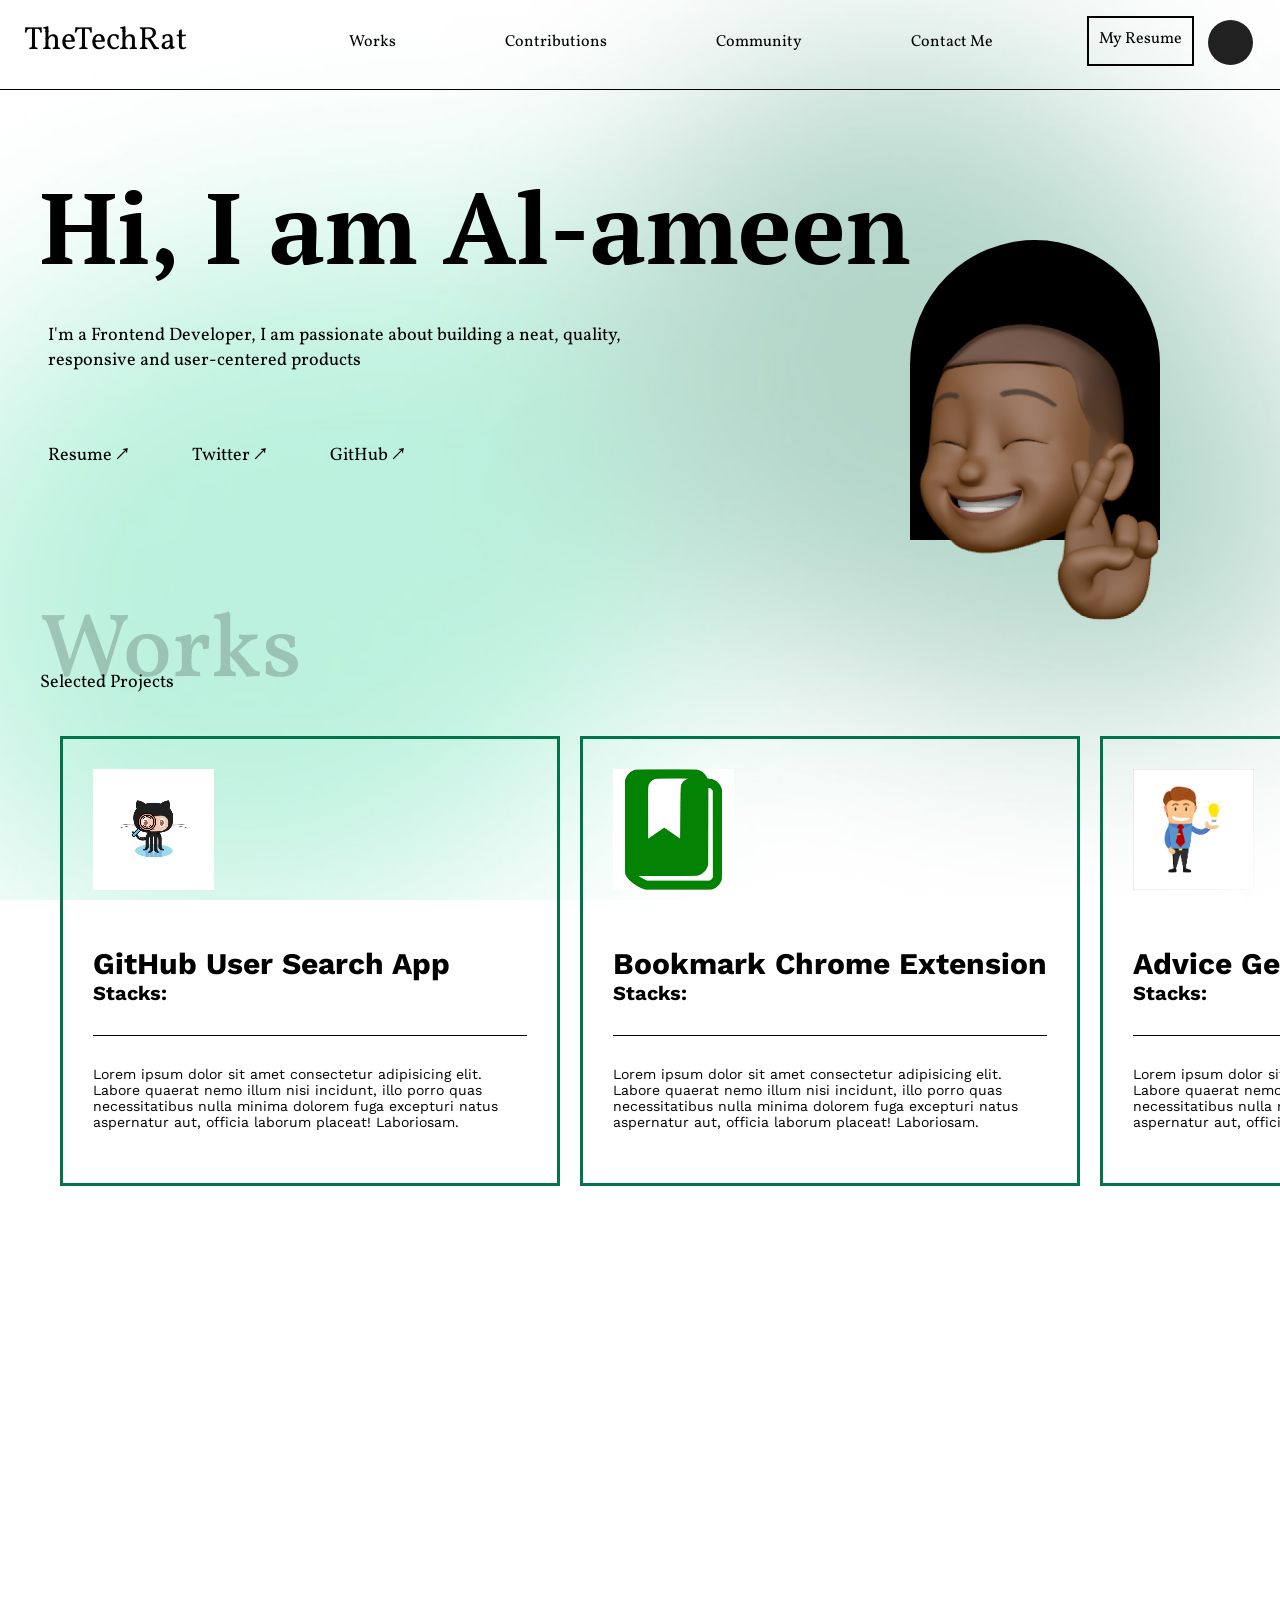
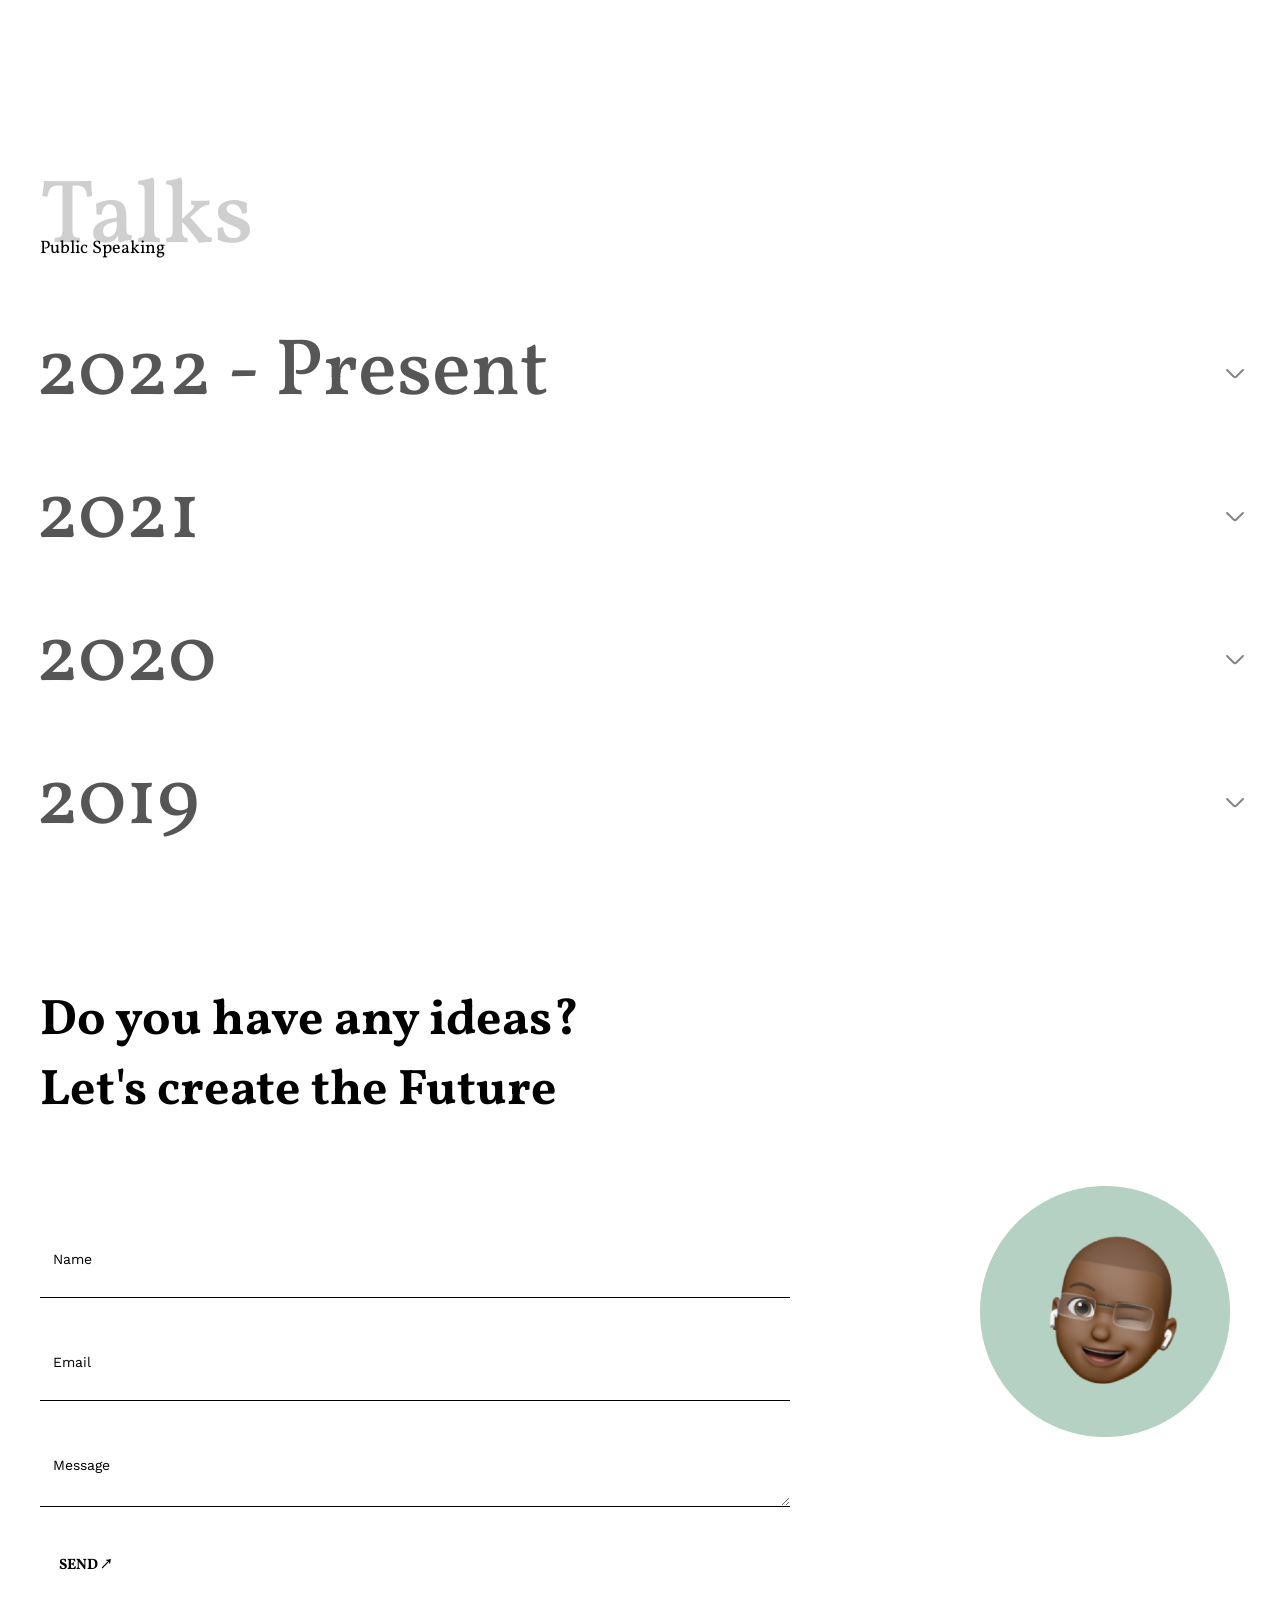
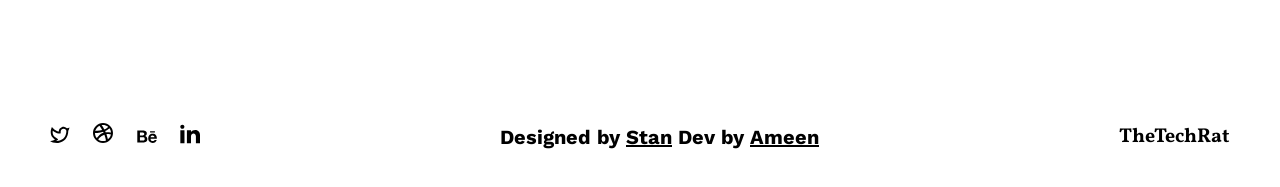
==== commit e3952abd: "Update index.html" ====
--- a/index.html
+++ b/index.html
@@ -356,211 +356,6 @@
 
       <section id="contact">
         <div class="hhh">Do you have any ideas? Let's create the Future</div>
-        <svg
-          class="c-dil"
-          id="dil"
-          width="252"
-          height="252"
-          viewBox="0 0 252 252"
-          fill="none"
-          xmlns="http://www.w3.org/2000/svg"
-        >
-          <path
-            class="dil"
-            d="M104.533 230.482C103.422 230.245 102.623 229.752 102.138 229.003C101.645 228.26 101.52 227.319 101.763 226.178C102.007 225.038 102.507 224.226 103.262 223.743C104.009 223.265 104.939 223.145 106.05 223.382L108.557 223.918L107.04 231.018L104.533 230.482ZM105.841 224.361C105.088 224.2 104.467 224.3 103.977 224.66C103.479 225.026 103.143 225.618 102.968 226.436C102.793 227.253 102.859 227.927 103.166 228.458C103.464 228.994 103.989 229.342 104.742 229.503L106.098 229.793L107.196 224.651L105.841 224.361Z"
-            fill="#00754B"
-          />
-          <path
-            class="dil"
-            d="M96.0673 220.763L93.6693 227.616L88.7064 225.879L89.0407 224.924L92.8926 226.272L93.583 224.299L90.572 223.245L90.899 222.311L93.91 223.364L94.6221 221.329L90.6248 219.931L90.9591 218.975L96.0673 220.763Z"
-            fill="#00754B"
-          />
-          <path
-            class="dil"
-            d="M79.4884 221.941C78.9044 221.649 78.4547 221.286 78.1395 220.85C77.821 220.42 77.6205 219.919 77.538 219.345L78.5855 219.019C78.645 219.524 78.7913 219.937 79.0245 220.259C79.2478 220.583 79.5727 220.852 79.9992 221.065C80.3142 221.222 80.5947 221.308 80.8407 221.324C81.0866 221.341 81.2949 221.301 81.4653 221.206C81.6259 221.114 81.7504 220.979 81.8388 220.802C81.9403 220.599 81.9598 220.387 81.8973 220.168C81.8282 219.945 81.6214 219.694 81.2768 219.415L80.1051 218.462C79.5439 218.01 79.2024 217.577 79.0807 217.164C78.959 216.751 79.0062 216.328 79.2223 215.895C79.4219 215.495 79.7037 215.201 80.0676 215.014C80.4315 214.826 80.8463 214.751 81.312 214.786C81.7712 214.819 82.2599 214.964 82.7783 215.223C83.2377 215.452 83.6216 215.717 83.9302 216.019C84.2387 216.32 84.4801 216.641 84.6542 216.982C84.8283 217.323 84.9385 217.669 84.9847 218.02L83.8929 218.385C83.8697 218.086 83.799 217.793 83.6806 217.505C83.559 217.223 83.385 216.964 83.1585 216.728C82.9254 216.489 82.6383 216.284 82.297 216.114C81.9952 215.963 81.718 215.87 81.4654 215.834C81.2063 215.795 80.9866 215.816 80.8063 215.898C80.6161 215.984 80.472 216.125 80.3738 216.322C80.2788 216.512 80.261 216.712 80.3202 216.922C80.3728 217.129 80.5534 217.358 80.8619 217.61L82.1271 218.647C82.4783 218.929 82.7426 219.212 82.9199 219.498C83.0973 219.783 83.1926 220.068 83.206 220.353C83.2161 220.645 83.1508 220.932 83.01 221.214C82.8267 221.582 82.5629 221.864 82.2187 222.061C81.8647 222.262 81.4532 222.355 80.9842 222.343C80.512 222.337 80.0134 222.203 79.4884 221.941Z"
-            fill="#00754B"
-          />
-          <path
-            class="dil"
-            d="M68.7598 215.709L72.7003 209.611L73.6889 210.25L69.7483 216.348L68.7598 215.709Z"
-            fill="#00754B"
-          />
-          <path
-            class="dil"
-            d="M64.1561 203.236C64.6843 203.668 65.0465 204.158 65.2426 204.706C65.4387 205.254 65.4708 205.829 65.3388 206.432C65.2021 207.04 64.8857 207.647 64.3894 208.255C63.9024 208.852 63.3719 209.275 62.7979 209.526C62.2182 209.772 61.6287 209.845 61.0296 209.744C60.4201 209.644 59.8484 209.376 59.3145 208.94C58.7294 208.462 58.3461 207.969 58.1644 207.461C57.9771 206.949 57.9611 206.377 58.1163 205.746L59.2868 206.034C59.1396 206.435 59.1284 206.814 59.2531 207.171C59.3675 207.53 59.6008 207.853 59.953 208.14C60.3051 208.428 60.682 208.598 61.0835 208.652C61.4793 208.7 61.8809 208.626 62.2883 208.428C62.6911 208.237 63.0733 207.919 63.4351 207.476C63.8015 207.027 64.0493 206.591 64.1783 206.166C64.3028 205.747 64.3016 205.348 64.1748 204.97C64.0423 204.587 63.783 204.238 63.3967 203.923C63.1865 203.751 62.9697 203.617 62.7462 203.519C62.518 203.428 62.2941 203.378 62.0742 203.368C61.8498 203.365 61.6357 203.413 61.432 203.512C61.218 203.611 61.0205 203.772 60.8396 203.994L60.7074 204.155L62.3434 205.491L61.7381 206.232L59.2927 204.236L61.6581 201.339L62.3398 201.895L61.4656 203.07L61.3648 202.846C61.7933 202.599 62.2478 202.507 62.7282 202.568C63.203 202.624 63.6789 202.847 64.1561 203.236Z"
-            fill="#00754B"
-          />
-          <path
-            class="dil"
-            d="M47.3157 197.296L52.6284 192.348L53.5805 193.37L52.1436 198.542L51.6816 199.934L51.6891 199.942L52.5204 199.108L55.9496 195.914L56.6842 196.703L51.3715 201.651L50.4269 200.637L51.8633 195.481L52.3339 194.065L52.3264 194.057L51.487 194.899L48.0579 198.093L47.3157 197.296Z"
-            fill="#00754B"
-          />
-          <path
-            class="dil"
-            d="M35.7903 181.545L42.006 177.794L42.6141 178.802L36.3985 182.553L35.7903 181.545Z"
-            fill="#00754B"
-          />
-          <path
-            class="dil"
-            d="M30.5286 171.879C30.2553 171.286 30.1321 170.721 30.1589 170.184C30.1791 169.65 30.3365 169.133 30.6312 168.634L31.6521 169.035C31.3825 169.466 31.2382 169.88 31.2191 170.277C31.1903 170.67 31.2757 171.082 31.4752 171.515C31.6226 171.835 31.7872 172.078 31.969 172.245C32.1507 172.411 32.3379 172.51 32.5305 172.543C32.7133 172.572 32.8946 172.544 33.0744 172.462C33.2809 172.366 33.4284 172.214 33.5171 172.003C33.6027 171.786 33.5983 171.461 33.5037 171.028L33.1862 169.551C33.0312 168.848 33.0355 168.296 33.1991 167.898C33.3626 167.5 33.6642 167.199 34.1037 166.996C34.5099 166.809 34.9135 166.756 35.3145 166.838C35.7156 166.919 36.0866 167.12 36.4275 167.439C36.7655 167.752 37.0557 168.171 37.2983 168.697C37.5132 169.163 37.6467 169.61 37.6988 170.039C37.7509 170.467 37.7382 170.868 37.6607 171.243C37.5832 171.618 37.4528 171.957 37.2693 172.26L36.1892 171.861C36.3578 171.614 36.4862 171.341 36.5745 171.042C36.656 170.746 36.6822 170.435 36.6532 170.109C36.621 169.777 36.5251 169.437 36.3655 169.091C36.2242 168.785 36.0663 168.538 35.8917 168.352C35.7141 168.16 35.5292 168.039 35.3372 167.99C35.1354 167.938 34.9346 167.958 34.7348 168.05C34.5417 168.139 34.4026 168.284 34.3175 168.485C34.2293 168.679 34.2266 168.971 34.3095 169.361L34.6477 170.961C34.7453 171.4 34.7741 171.787 34.734 172.12C34.694 172.454 34.5899 172.736 34.4218 172.967C34.247 173.201 34.0165 173.384 33.7301 173.516C33.3572 173.688 32.9748 173.743 32.583 173.681C32.1815 173.616 31.8018 173.432 31.4439 173.129C31.0793 172.828 30.7742 172.412 30.5286 171.879Z"
-            fill="#00754B"
-          />
-          <path
-            class="dil"
-            d="M29.551 149.66L28.6964 145.748L29.6851 145.532L30.7909 150.594L23.6982 152.143L23.447 150.993L29.551 149.66Z"
-            fill="#00754B"
-          />
-          <path
-            class="dil"
-            d="M21.3506 138.501L28.5674 137.711L28.6956 138.881L21.4788 139.671L21.3506 138.501Z"
-            fill="#00754B"
-          />
-          <path
-            class="dil"
-            d="M21.7541 124.776L21.7672 128.846L23.8792 128.839L23.8689 125.649L24.8809 125.646L24.8912 128.836L28.0152 128.826L28.0189 130.003L20.759 130.026L20.7421 124.779L21.7541 124.776Z"
-            fill="#00754B"
-          />
-          <path
-            class="dil"
-            d="M28.4072 118.122L21.1976 117.268L21.8159 112.046L22.8209 112.165L22.341 116.218L24.4165 116.464L24.7916 113.296L25.7747 113.412L25.3996 116.58L27.5407 116.834L28.0387 112.628L29.0437 112.747L28.4072 118.122Z"
-            fill="#00754B"
-          />
-          <path
-            class="dil"
-            d="M34.413 88.3974C34.5113 88.1683 34.6568 88.0152 34.8494 87.9383C35.0382 87.8517 35.2438 87.8562 35.4662 87.9516C35.6886 88.0471 35.8368 88.1945 35.9108 88.3939C35.9877 88.5865 35.977 88.7973 35.8787 89.0265C35.7775 89.2623 35.6291 89.4221 35.4336 89.5058C35.241 89.5827 35.0335 89.5734 34.8111 89.478C34.5887 89.3825 34.4424 89.24 34.3722 89.0502C34.2982 88.8509 34.3118 88.6332 34.413 88.3974Z"
-            fill="#00754B"
-          />
-          <path
-            class="dil"
-            d="M45.1883 59.7538C45.9188 58.883 46.7283 58.4087 47.6168 58.3309C48.5044 58.2427 49.3949 58.5733 50.2881 59.3227C51.1814 60.0721 51.6646 60.8939 51.7377 61.788C51.8099 62.6718 51.4808 63.5491 50.7502 64.4199L49.103 66.3834L43.541 61.7174L45.1883 59.7538ZM49.9834 63.7766C50.4782 63.1867 50.6811 62.5911 50.592 61.9899C50.502 61.3783 50.1368 60.8039 49.4963 60.2666C48.8559 59.7293 48.2295 59.4718 47.6172 59.4942C47.0041 59.5063 46.45 59.8073 45.9551 60.3972L45.0644 61.459L49.0926 64.8384L49.9834 63.7766Z"
-            fill="#00754B"
-          />
-          <path
-            class="dil"
-            d="M57.7407 56.8268L52.8099 51.4982L56.6691 47.927L57.3564 48.6698L54.3611 51.4415L55.7806 52.9755L58.122 50.809L58.7943 51.5356L56.453 53.7022L57.9173 55.2846L61.0257 52.4083L61.713 53.1511L57.7407 56.8268Z"
-            fill="#00754B"
-          />
-          <path
-            class="dil"
-            d="M64.4665 41.628C64.9975 41.2485 65.5294 41.0216 66.0622 40.9473C66.5907 40.867 67.1278 40.9248 67.6734 41.1207L67.4704 42.1987C66.9964 42.0147 66.5628 41.9505 66.1699 42.006C65.7786 42.0513 65.389 42.2125 65.0012 42.4897C64.7149 42.6944 64.5069 42.9016 64.3774 43.1113C64.2479 43.3211 64.1853 43.5235 64.1896 43.7188C64.1956 43.9037 64.2562 44.0768 64.3713 44.2379C64.5035 44.4228 64.6813 44.5391 64.9046 44.5868C65.134 44.6302 65.4523 44.5649 65.8598 44.3909L67.2509 43.8023C67.9132 43.5183 68.4553 43.4192 68.8773 43.5052C69.2993 43.5912 69.6511 43.8311 69.9325 44.2248C70.1926 44.5888 70.3201 44.9754 70.3151 45.3845C70.3101 45.7937 70.1828 46.1957 69.9331 46.5905C69.6894 46.981 69.3319 47.3447 68.8606 47.6815C68.4429 47.98 68.0287 48.195 67.6178 48.3263C67.207 48.4577 66.8102 48.5205 66.4274 48.5146C66.0446 48.5088 65.6874 48.4441 65.3558 48.3206L65.5447 47.185C65.8192 47.3043 66.1117 47.3792 66.422 47.4098C66.728 47.4345 67.0383 47.402 67.3529 47.3124C67.6734 47.2185 67.9887 47.0607 68.299 46.839C68.5734 46.6429 68.7856 46.4416 68.9356 46.2353C69.0916 46.0247 69.1755 45.8205 69.1874 45.6227C69.2009 45.4147 69.1438 45.2212 69.0159 45.0422C68.8922 44.8692 68.7238 44.7597 68.5107 44.7137C68.3035 44.6635 68.0162 44.7155 67.6489 44.8699L66.1401 45.502C65.7267 45.6803 65.3525 45.781 65.0175 45.8041C64.6825 45.8272 64.3858 45.7779 64.1275 45.656C63.8649 45.5282 63.6419 45.3361 63.4585 45.0795C63.2197 44.7454 63.0939 44.3802 63.081 43.9838C63.0698 43.5771 63.1797 43.1696 63.4106 42.7612C63.6372 42.3468 63.9892 41.9691 64.4665 41.628Z"
-            fill="#00754B"
-          />
-          <path
-            class="dil"
-            d="M74.9982 35.0684L78.5394 41.4062L77.5119 41.9803L73.9707 35.6425L74.9982 35.0684Z"
-            fill="#00754B"
-          />
-          <path
-            class="dil"
-            d="M88.174 36.8436C87.5454 37.1083 86.943 37.1988 86.3668 37.1152C85.7905 37.0317 85.2672 36.7905 84.797 36.3917C84.3238 35.9862 83.935 35.4219 83.6305 34.6987C83.3317 33.9891 83.2059 33.3219 83.2532 32.6973C83.3073 32.0698 83.5193 31.5151 83.8892 31.033C84.2631 30.5414 84.7676 30.1619 85.4029 29.8944C86.0991 29.6012 86.7141 29.4934 87.2481 29.571C87.7887 29.6456 88.3013 29.8993 88.7858 30.3318L87.9828 31.2309C87.6979 30.9133 87.3683 30.7258 86.9941 30.6685C86.6238 30.6017 86.2291 30.6565 85.8101 30.8329C85.3911 31.0094 85.064 31.2625 84.8289 31.5922C84.6005 31.9191 84.4781 32.3088 84.4618 32.7613C84.4426 33.207 84.544 33.6934 84.766 34.2206C84.9908 34.7545 85.2606 35.178 85.5754 35.4911C85.8874 35.7973 86.2401 35.983 86.6335 36.0481C87.0337 36.1103 87.4636 36.0447 87.9232 35.8512C88.1733 35.7459 88.3936 35.6173 88.5843 35.4654C88.7721 35.3067 88.9215 35.1324 89.0325 34.9424C89.1406 34.7457 89.1988 34.5343 89.2069 34.308C89.219 34.0722 89.1696 33.8225 89.0586 33.5589L88.9775 33.3663L87.031 34.1859L86.6596 33.3039L89.5692 32.0787L91.0206 35.5256L90.2096 35.8671L89.581 34.5444L89.8264 34.5604C89.8435 35.0545 89.7126 35.4995 89.4337 35.8954C89.1616 36.2885 88.7417 36.6046 88.174 36.8436Z"
-            fill="#00754B"
-          />
-          <path
-            class="dil"
-            d="M101.311 24.7477L103.194 31.7593L101.845 32.1216L97.9489 28.4296L96.9353 27.3692L96.9246 27.3721L97.2724 28.4974L98.4876 33.0231L97.4465 33.3026L95.5637 26.291L96.9023 25.9316L100.785 29.6158L101.815 30.6946L101.825 30.6917L101.475 29.5558L100.259 25.0301L101.311 24.7477Z"
-            fill="#00754B"
-          />
-          <path
-            class="dil"
-            d="M120.625 21.9437L121.028 29.1925L119.853 29.2578L119.45 22.009L120.625 21.9437Z"
-            fill="#00754B"
-          />
-          <path
-            class="dil"
-            d="M131.63 21.823C132.282 21.8592 132.839 22.015 133.301 22.2904C133.764 22.5585 134.146 22.9396 134.449 23.4339L133.617 24.1478C133.362 23.7076 133.064 23.3863 132.723 23.1837C132.389 22.9742 131.984 22.8562 131.508 22.8298C131.157 22.8103 130.865 22.8418 130.633 22.9244C130.401 23.007 130.225 23.1257 130.106 23.2807C129.995 23.4288 129.934 23.6017 129.923 23.7994C129.911 24.0264 129.976 24.2283 130.121 24.4053C130.273 24.5826 130.562 24.7309 130.989 24.8501L132.442 25.2613C133.136 25.4541 133.621 25.7161 133.897 26.0472C134.172 26.3783 134.296 26.7855 134.269 27.2688C134.245 27.7154 134.102 28.0968 133.842 28.4128C133.582 28.7289 133.232 28.9628 132.79 29.1145C132.355 29.2667 131.849 29.3267 131.27 29.2946C130.758 29.2661 130.3 29.1746 129.898 29.02C129.495 28.8654 129.146 28.6661 128.851 28.422C128.556 28.178 128.318 27.904 128.137 27.6001L128.995 26.8325C129.134 27.0973 129.315 27.3388 129.538 27.5568C129.761 27.7675 130.024 27.9363 130.325 28.0632C130.634 28.1906 130.979 28.2648 131.36 28.2859C131.696 28.3047 131.988 28.2804 132.234 28.2133C132.487 28.1466 132.681 28.0398 132.814 27.893C132.954 27.7392 133.031 27.5525 133.043 27.3329C133.055 27.1205 132.992 26.9297 132.854 26.7605C132.724 26.5917 132.468 26.4526 132.084 26.3432L130.512 25.8923C130.078 25.7727 129.723 25.6171 129.447 25.4255C129.171 25.2339 128.971 25.0097 128.846 24.7531C128.721 24.4891 128.667 24.1996 128.685 23.8848C128.707 23.4748 128.838 23.1111 129.076 22.7938C129.321 22.4696 129.662 22.2205 130.098 22.0463C130.534 21.8649 131.045 21.7905 131.63 21.823Z"
-            fill="#00754B"
-          />
-          <path
-            class="dil"
-            d="M151.719 31.3673L155.575 32.4446L155.303 33.4193L150.313 32.0253L152.267 25.033L153.4 25.3497L151.719 31.3673Z"
-            fill="#00754B"
-          />
-          <path
-            class="dil"
-            d="M165.419 29.3494L162.737 36.0959L161.643 35.6611L164.325 28.9146L165.419 29.3494Z"
-            fill="#00754B"
-          />
-          <path
-            class="dil"
-            d="M177.356 36.1355L173.754 34.2405L172.771 36.1097L175.594 37.5949L175.123 38.4905L172.3 37.0053L170.845 39.77L169.804 39.222L173.184 32.7969L177.827 35.2399L177.356 36.1355Z"
-            fill="#00754B"
-          />
-          <path
-            class="dil"
-            d="M180.119 45.1307L184.25 39.161L188.574 42.1532L187.998 42.9853L184.642 40.6629L183.453 42.3815L186.076 44.1968L185.512 45.0109L182.889 43.1955L181.662 44.9684L185.145 47.3784L184.569 48.2106L180.119 45.1307Z"
-            fill="#00754B"
-          />
-          <path
-            class="dil"
-            d="M203.566 64.3604C203.723 64.5546 203.79 64.7549 203.767 64.9611C203.755 65.1684 203.655 65.348 203.467 65.4997C203.278 65.6515 203.079 65.7134 202.868 65.6854C202.661 65.6631 202.48 65.5549 202.324 65.3607C202.163 65.1608 202.091 64.9548 202.109 64.7429C202.131 64.5367 202.237 64.3577 202.425 64.2059C202.614 64.0542 202.808 63.9917 203.009 64.0186C203.219 64.0466 203.405 64.1605 203.566 64.3604Z"
-            fill="#00754B"
-          />
-          <path
-            class="dil"
-            d="M223.826 87.2983C224.253 88.3517 224.293 89.2891 223.945 90.1105C223.607 90.936 222.898 91.5678 221.818 92.006C220.737 92.4442 219.785 92.4861 218.96 92.1319C218.146 91.7817 217.525 91.0799 217.098 90.0265L216.135 87.6514L222.863 84.9232L223.826 87.2983ZM218.025 89.6504C218.315 90.3639 218.746 90.8222 219.319 91.0251C219.901 91.232 220.58 91.1784 221.355 90.8643C222.129 90.5501 222.65 90.1173 222.917 89.5659C223.194 89.0185 223.187 88.388 222.898 87.6745L222.377 86.3901L217.505 88.366L218.025 89.6504Z"
-            fill="#00754B"
-          />
-          <path
-            class="dil"
-            d="M220.531 99.7596L227.549 97.8994L228.896 102.982L227.918 103.241L226.872 99.2964L224.852 99.8319L225.67 102.915L224.713 103.169L223.895 100.086L221.811 100.638L222.896 104.732L221.918 104.991L220.531 99.7596Z"
-            fill="#00754B"
-          />
-          <path
-            class="dil"
-            d="M230.809 112.822C230.896 113.468 230.847 114.045 230.663 114.55C230.486 115.055 230.184 115.502 229.755 115.892L228.898 115.208C229.282 114.875 229.542 114.523 229.677 114.149C229.82 113.782 229.86 113.363 229.797 112.89C229.75 112.541 229.665 112.261 229.54 112.048C229.416 111.835 229.266 111.685 229.091 111.597C228.925 111.516 228.744 111.489 228.548 111.515C228.322 111.545 228.136 111.648 227.99 111.823C227.844 112.005 227.752 112.317 227.715 112.758L227.584 114.263C227.524 114.981 227.358 115.507 227.084 115.839C226.811 116.172 226.434 116.37 225.954 116.434C225.511 116.494 225.11 116.425 224.75 116.229C224.391 116.033 224.096 115.732 223.864 115.327C223.633 114.928 223.479 114.442 223.402 113.868C223.334 113.359 223.338 112.893 223.415 112.468C223.491 112.043 223.622 111.663 223.806 111.328C223.991 110.993 224.215 110.707 224.48 110.472L225.394 111.171C225.16 111.358 224.957 111.581 224.785 111.841C224.62 112.1 224.503 112.389 224.435 112.709C224.368 113.036 224.359 113.389 224.41 113.766C224.454 114.101 224.533 114.383 224.645 114.612C224.758 114.848 224.899 115.018 225.068 115.121C225.246 115.231 225.443 115.271 225.661 115.242C225.872 115.213 226.048 115.116 226.188 114.949C226.33 114.79 226.418 114.511 226.454 114.114L226.602 112.485C226.638 112.037 226.725 111.659 226.861 111.352C226.998 111.045 227.18 110.806 227.409 110.635C227.645 110.463 227.919 110.356 228.232 110.314C228.639 110.26 229.02 110.32 229.377 110.494C229.741 110.675 230.05 110.962 230.302 111.358C230.562 111.752 230.731 112.24 230.809 112.822Z"
-            fill="#00754B"
-          />
-          <path
-            class="dil"
-            d="M231.671 125.199L224.413 125.358L224.387 124.182L231.645 124.022L231.671 125.199Z"
-            fill="#00754B"
-          />
-          <path
-            class="dil"
-            d="M223.93 136.008C223.991 135.329 224.193 134.754 224.537 134.284C224.881 133.814 225.339 133.465 225.912 133.236C226.491 133.008 227.172 132.929 227.954 132.999C228.721 133.067 229.369 133.269 229.899 133.603C230.428 133.945 230.819 134.392 231.071 134.945C231.33 135.505 231.429 136.129 231.368 136.815C231.301 137.568 231.108 138.162 230.79 138.597C230.47 139.04 230.006 139.374 229.397 139.599L228.979 138.469C229.393 138.366 229.713 138.162 229.939 137.858C230.171 137.563 230.308 137.188 230.348 136.735C230.389 136.282 230.318 135.875 230.137 135.513C229.955 135.158 229.668 134.867 229.276 134.641C228.891 134.415 228.414 134.277 227.844 134.226C227.267 134.174 226.767 134.214 226.343 134.346C225.926 134.478 225.597 134.703 225.355 135.02C225.112 135.344 224.969 135.755 224.925 136.252C224.901 136.522 224.911 136.777 224.956 137.016C225.008 137.257 225.092 137.47 225.208 137.657C225.331 137.845 225.491 137.995 225.687 138.109C225.889 138.23 226.133 138.303 226.418 138.328L226.626 138.347L226.814 136.243L227.767 136.328L227.487 139.473L223.761 139.141L223.84 138.264L225.303 138.328L225.174 138.538C224.729 138.321 224.397 137.997 224.178 137.565C223.958 137.141 223.876 136.622 223.93 136.008Z"
-            fill="#00754B"
-          />
-          <path
-            class="dil"
-            d="M228.463 153.281L221.386 151.66L221.698 150.298L226.785 148.586L228.197 148.187L228.199 148.176L227.042 147.956L222.474 146.91L222.715 145.859L229.792 147.48L229.482 148.831L224.409 150.535L222.973 150.94L222.971 150.951L224.139 151.173L228.706 152.219L228.463 153.281Z"
-            fill="#00754B"
-          />
-          <path
-            class="dil"
-            d="M221.893 171.658L215.3 168.618L215.793 167.55L222.386 170.589L221.893 171.658Z"
-            fill="#00754B"
-          />
-          <path
-            class="dil"
-            d="M216.845 181.438C216.507 181.997 216.109 182.416 215.649 182.695C215.196 182.978 214.679 183.138 214.101 183.174L213.86 182.104C214.368 182.085 214.792 181.972 215.131 181.765C215.472 181.569 215.766 181.266 216.012 180.858C216.194 180.557 216.303 180.284 216.339 180.041C216.375 179.797 216.352 179.586 216.271 179.408C216.192 179.241 216.068 179.106 215.898 179.004C215.704 178.886 215.494 178.85 215.27 178.895C215.042 178.945 214.776 179.132 214.471 179.453L213.427 180.544C212.931 181.067 212.472 181.373 212.051 181.461C211.629 181.549 211.211 181.468 210.797 181.218C210.414 180.987 210.144 180.683 209.986 180.305C209.829 179.927 209.787 179.508 209.859 179.046C209.929 178.591 210.113 178.116 210.412 177.62C210.677 177.18 210.973 176.819 211.298 176.536C211.623 176.252 211.962 176.037 212.316 175.891C212.67 175.745 213.024 175.663 213.377 175.645L213.653 176.762C213.354 176.762 213.056 176.809 212.759 176.903C212.468 177.002 212.196 177.155 211.943 177.362C211.686 177.575 211.459 177.845 211.261 178.171C211.087 178.46 210.972 178.729 210.916 178.978C210.856 179.233 210.86 179.453 210.928 179.64C210.997 179.836 211.127 179.991 211.315 180.105C211.497 180.215 211.695 180.249 211.909 180.206C212.119 180.17 212.362 180.009 212.638 179.722L213.773 178.544C214.082 178.216 214.386 177.975 214.684 177.821C214.983 177.668 215.275 177.595 215.56 177.605C215.852 177.618 216.133 177.706 216.403 177.869C216.755 178.082 217.015 178.367 217.184 178.726C217.355 179.095 217.415 179.513 217.365 179.979C217.321 180.449 217.148 180.936 216.845 181.438Z"
-            fill="#00754B"
-          />
-          <path
-            class="dil"
-            d="M199.002 194.715L196.243 197.618L195.51 196.92L199.079 193.165L204.342 198.166L203.531 199.019L199.002 194.715Z"
-            fill="#00754B"
-          />
-          <path
-            class="dil"
-            d="M194.367 207.764L189.663 202.234L190.559 201.472L195.264 207.001L194.367 207.764Z"
-            fill="#00754B"
-          />
-          <path
-            class="dil"
-            d="M182.78 215.132L186.141 212.837L184.95 211.093L182.316 212.891L181.745 212.056L184.38 210.257L182.619 207.677L183.591 207.013L187.684 213.01L183.35 215.968L182.78 215.132Z"
-            fill="#00754B"
-          />
-          <path
-            class="dil"
-            d="M173.538 213.359L176.877 219.805L172.208 222.224L171.743 221.325L175.367 219.448L174.406 217.592L171.573 219.059L171.118 218.18L173.95 216.713L172.959 214.799L169.198 216.746L168.733 215.848L173.538 213.359Z"
-            fill="#00754B"
-          />
-          <path
-            class="dil"
-            d="M145.565 225.067C145.32 225.114 145.112 225.079 144.94 224.963C144.763 224.855 144.651 224.683 144.605 224.445C144.559 224.207 144.598 224.002 144.722 223.829C144.838 223.657 145.019 223.548 145.263 223.5C145.515 223.452 145.731 223.485 145.91 223.6C146.082 223.716 146.19 223.893 146.236 224.131C146.282 224.368 146.246 224.57 146.128 224.734C146.005 224.907 145.817 225.018 145.565 225.067Z"
-            fill="#00754B"
-          />
-        </svg>
       </section>
       <section class="c-form">
         <form>
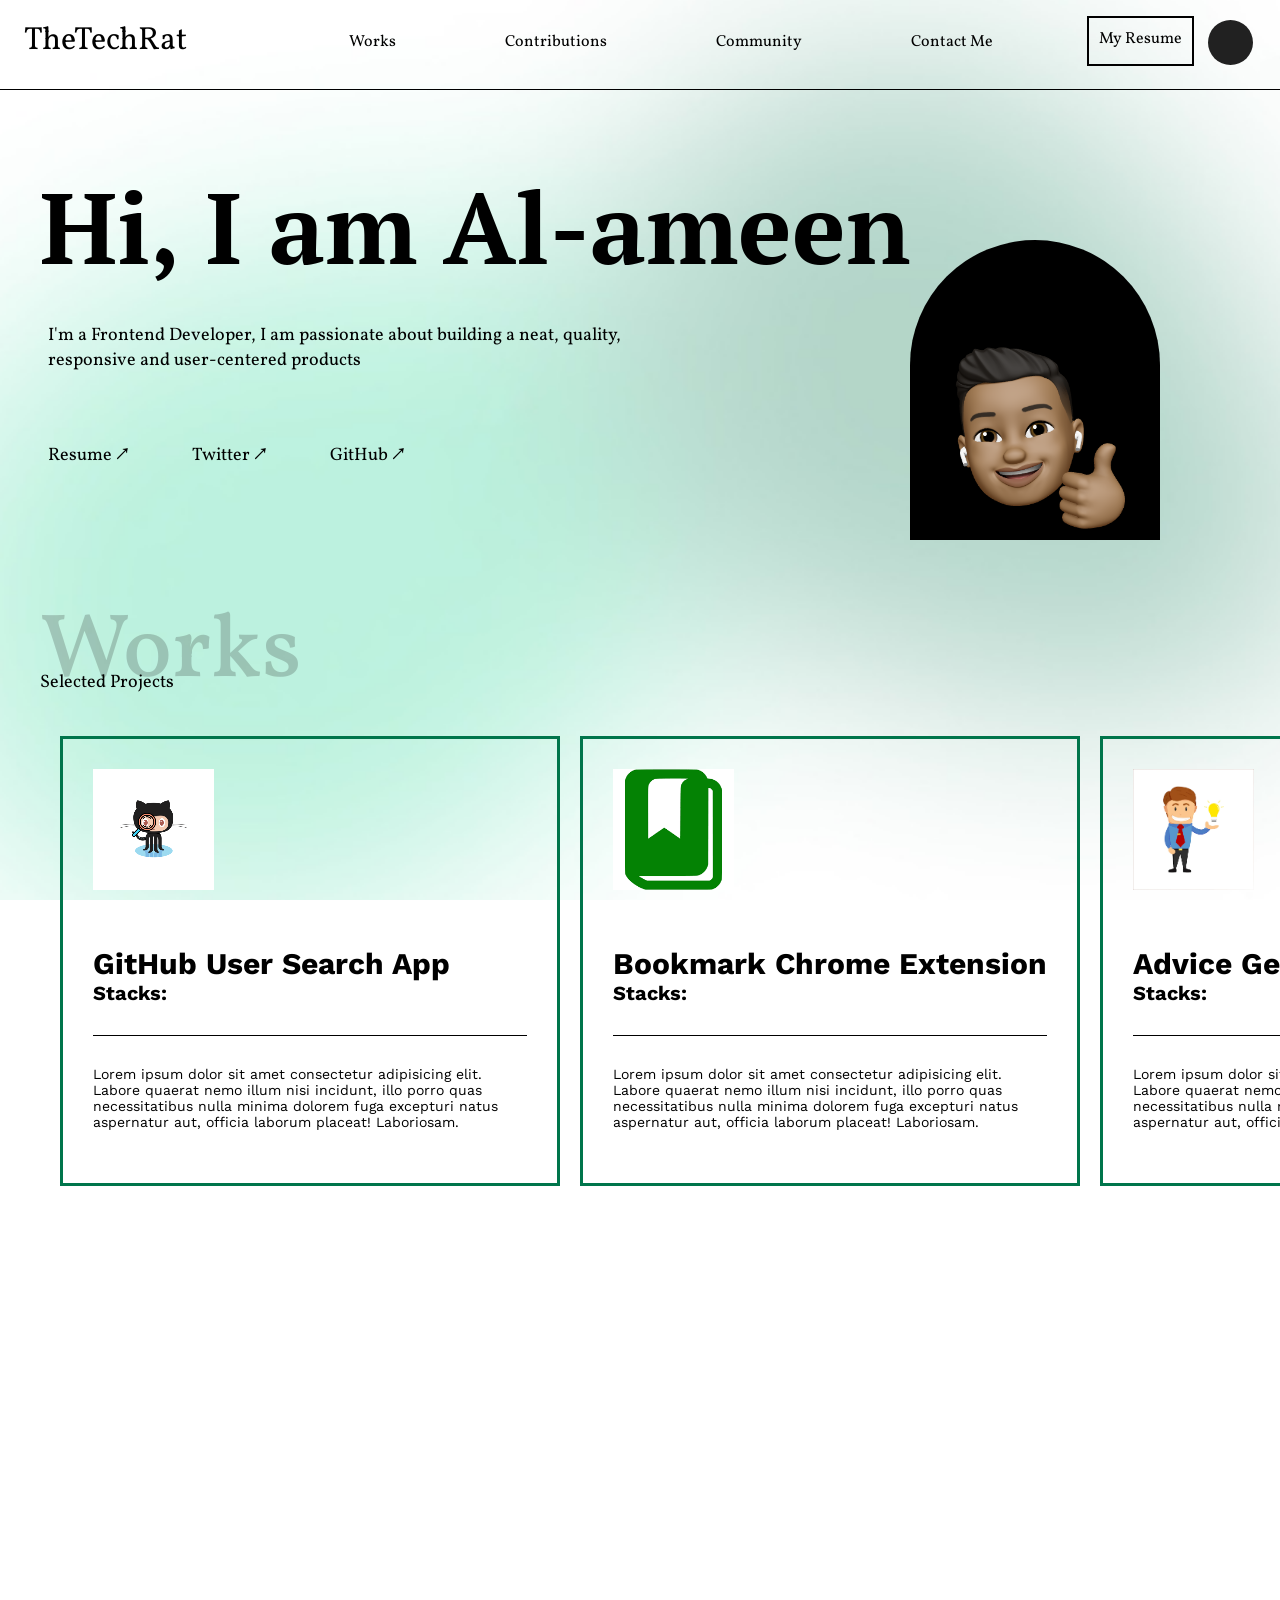
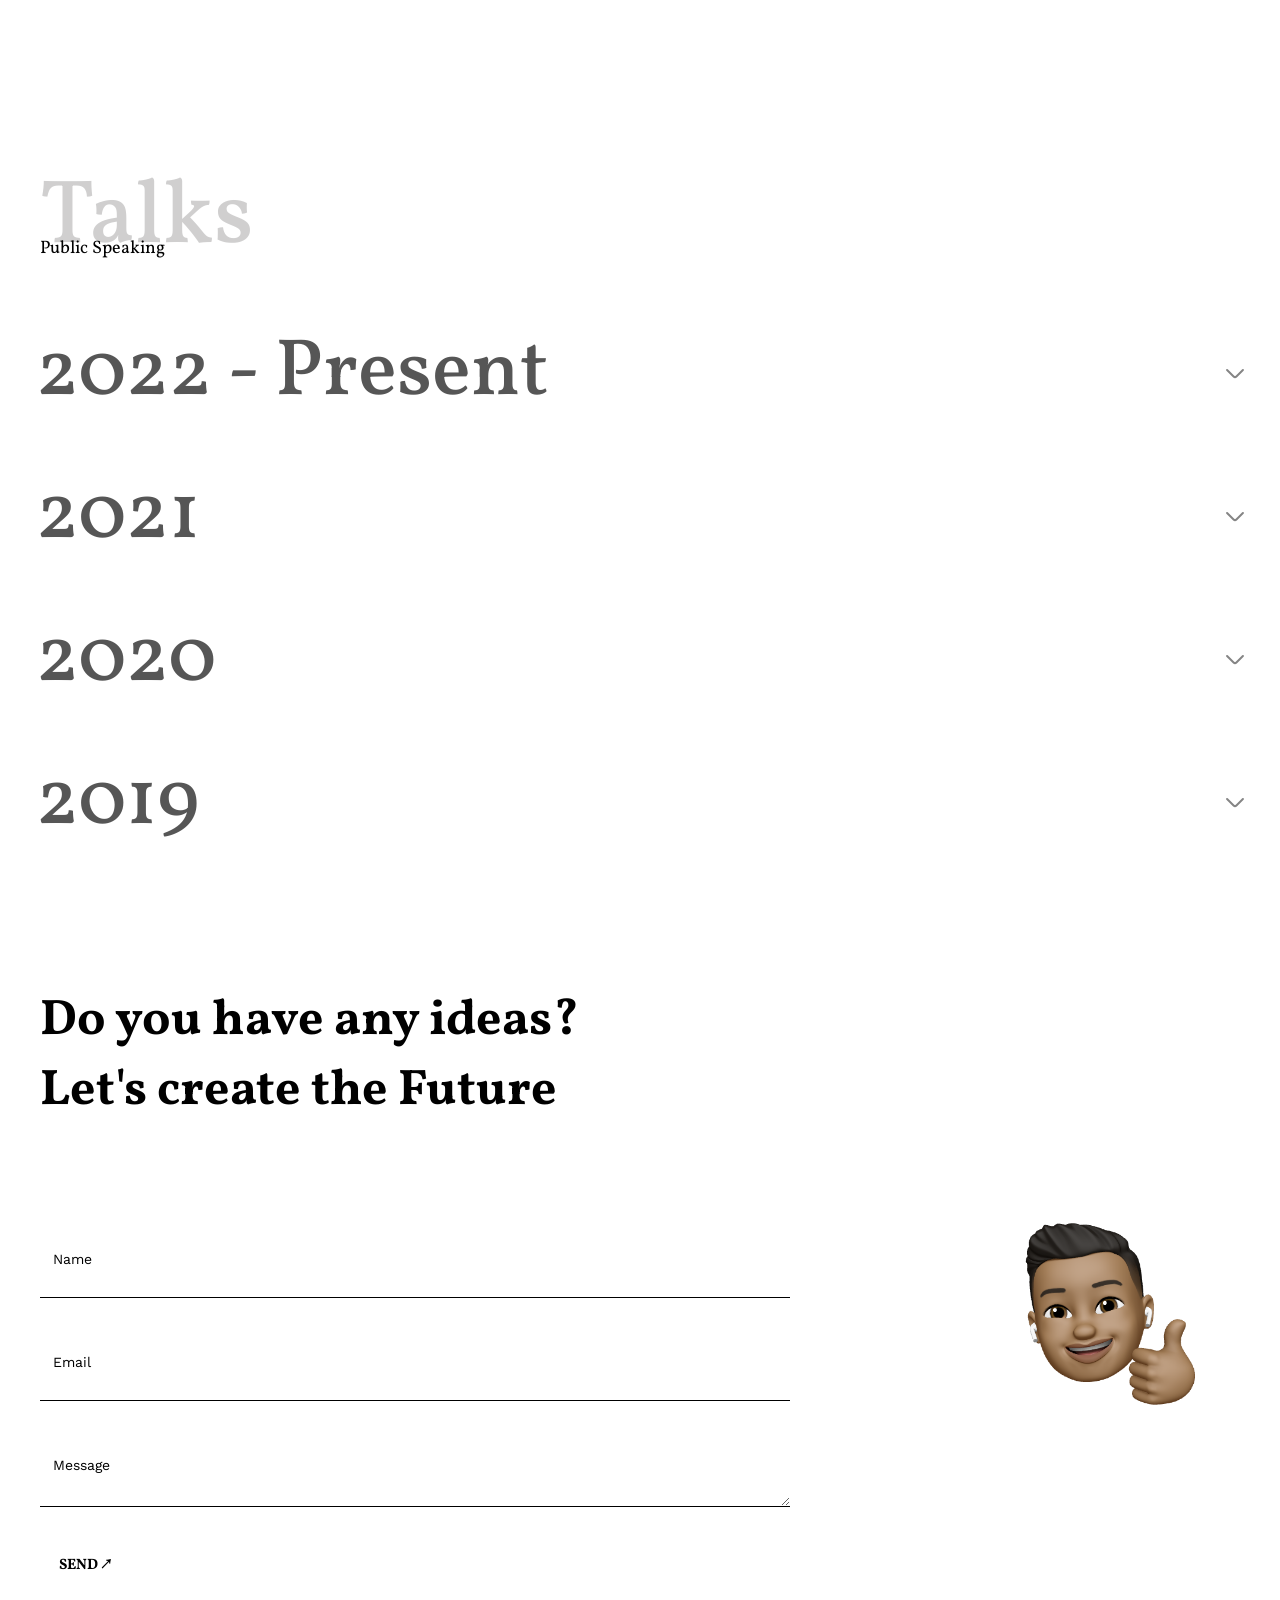
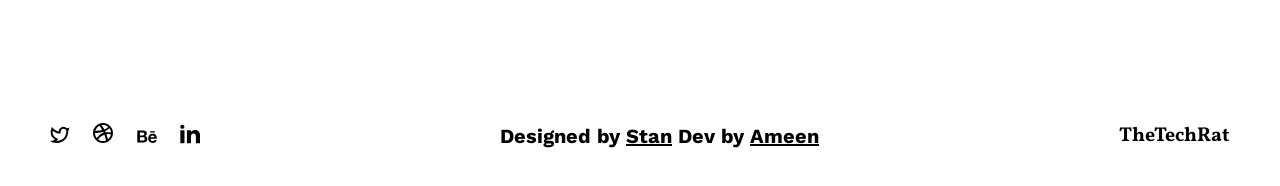
==== commit f569217f: "Update index.html" ====
--- a/index.html
+++ b/index.html
@@ -110,7 +110,7 @@
                 class="pfp"
                 onmouseover="displayGreet()"
                 onmouseleave="noGreet()"
-                src="images/areous.png"
+                src="images/about-img.png"
                 alt=""
               />
             </div>
@@ -138,7 +138,7 @@
                   aspernatur aut, officia laborum placeat! Laboriosam.
                 </div>
                 <div class="el-rep">
-                  <a href="" class="cs">Live Preview &nearr;</a>
+                  <a href="https://ghusa.netlify.app/" class="cs">Live Preview &nearr;</a>
                 </div>
               </div>
               <div class="element">
@@ -168,7 +168,7 @@
                   aspernatur aut, officia laborum placeat! Laboriosam.
                 </div>
                 <div class="el-rep">
-                  <a href="" class="cs">Live Preview &nearr;</a>
+                  <a href="https://techrat-advice-gen.netlify.app" class="cs">Live Preview &nearr;</a>
                 </div>
               </div>
               <div class="element">
@@ -183,7 +183,7 @@
                   aspernatur aut, officia laborum placeat! Laboriosam.
                 </div>
                 <div class="el-rep">
-                  <a href="" class="cs">Live Preview &nearr;</a>
+                  <a href="https://techrat-js-calculator.netlify.app" class="cs">Live Preview &nearr;</a>
                 </div>
               </div>
               <div class="element">
@@ -198,7 +198,7 @@
                   aspernatur aut, officia laborum placeat! Laboriosam.
                 </div>
                 <div class="el-rep">
-                  <a href="" class="cs">Live Preview &nearr;</a>
+                  <a href="https://thetechrat-todo.netlify.app" class="cs">Live Preview &nearr;</a>
                 </div>
               </div>
             </div>
@@ -396,7 +396,7 @@
             />
           </div>
         </form>
-        <div><img class="ar-pfp" src="images/ar-pfp.png" alt="" /></div>
+        <div><img class="ar-pfp" src="images/about-img.png" alt="" /></div>
       </section>
     </main>
     <footer>
--- a/css/style.css
+++ b/css/style.css
@@ -225,7 +225,8 @@
 }
 
 .el-rep {
-  background-color: #00754b;
+  background-color: rgba(255, 255, 255, 0.3);
+  backdrop-filter: blur(5px);
   height: 100%;
   display: flex;
   justify-content: space-between;
@@ -245,6 +246,11 @@
   transition: 0.3s ease;
 }
 
+.el-rep a {
+  color: black;
+  font-weight: bolder;
+}
+
 .element:hover .el-rep {
   opacity: 1;
   width: 100%;
@@ -553,6 +559,7 @@
   justify-content: space-between;
   align-items: center;
   padding: 0 50px;
+  color: black !important;
 }
 
 .ameen {
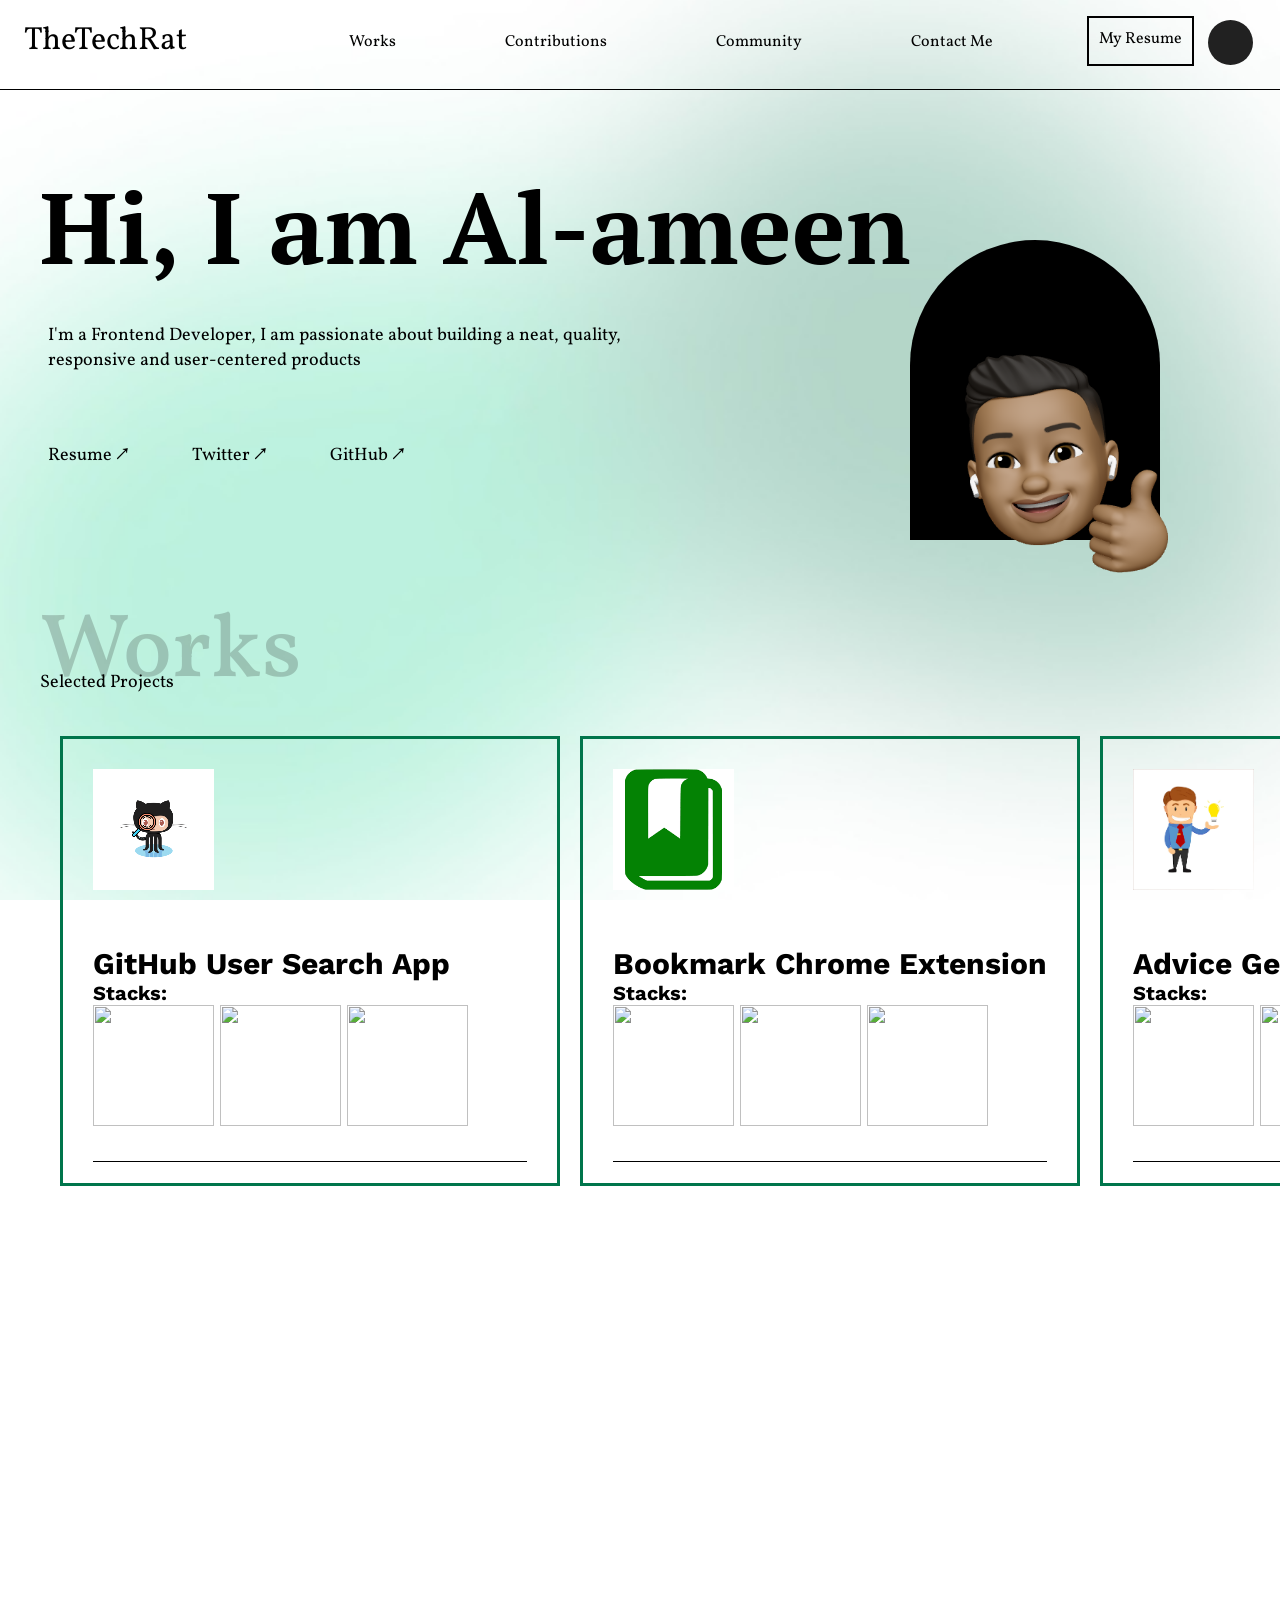
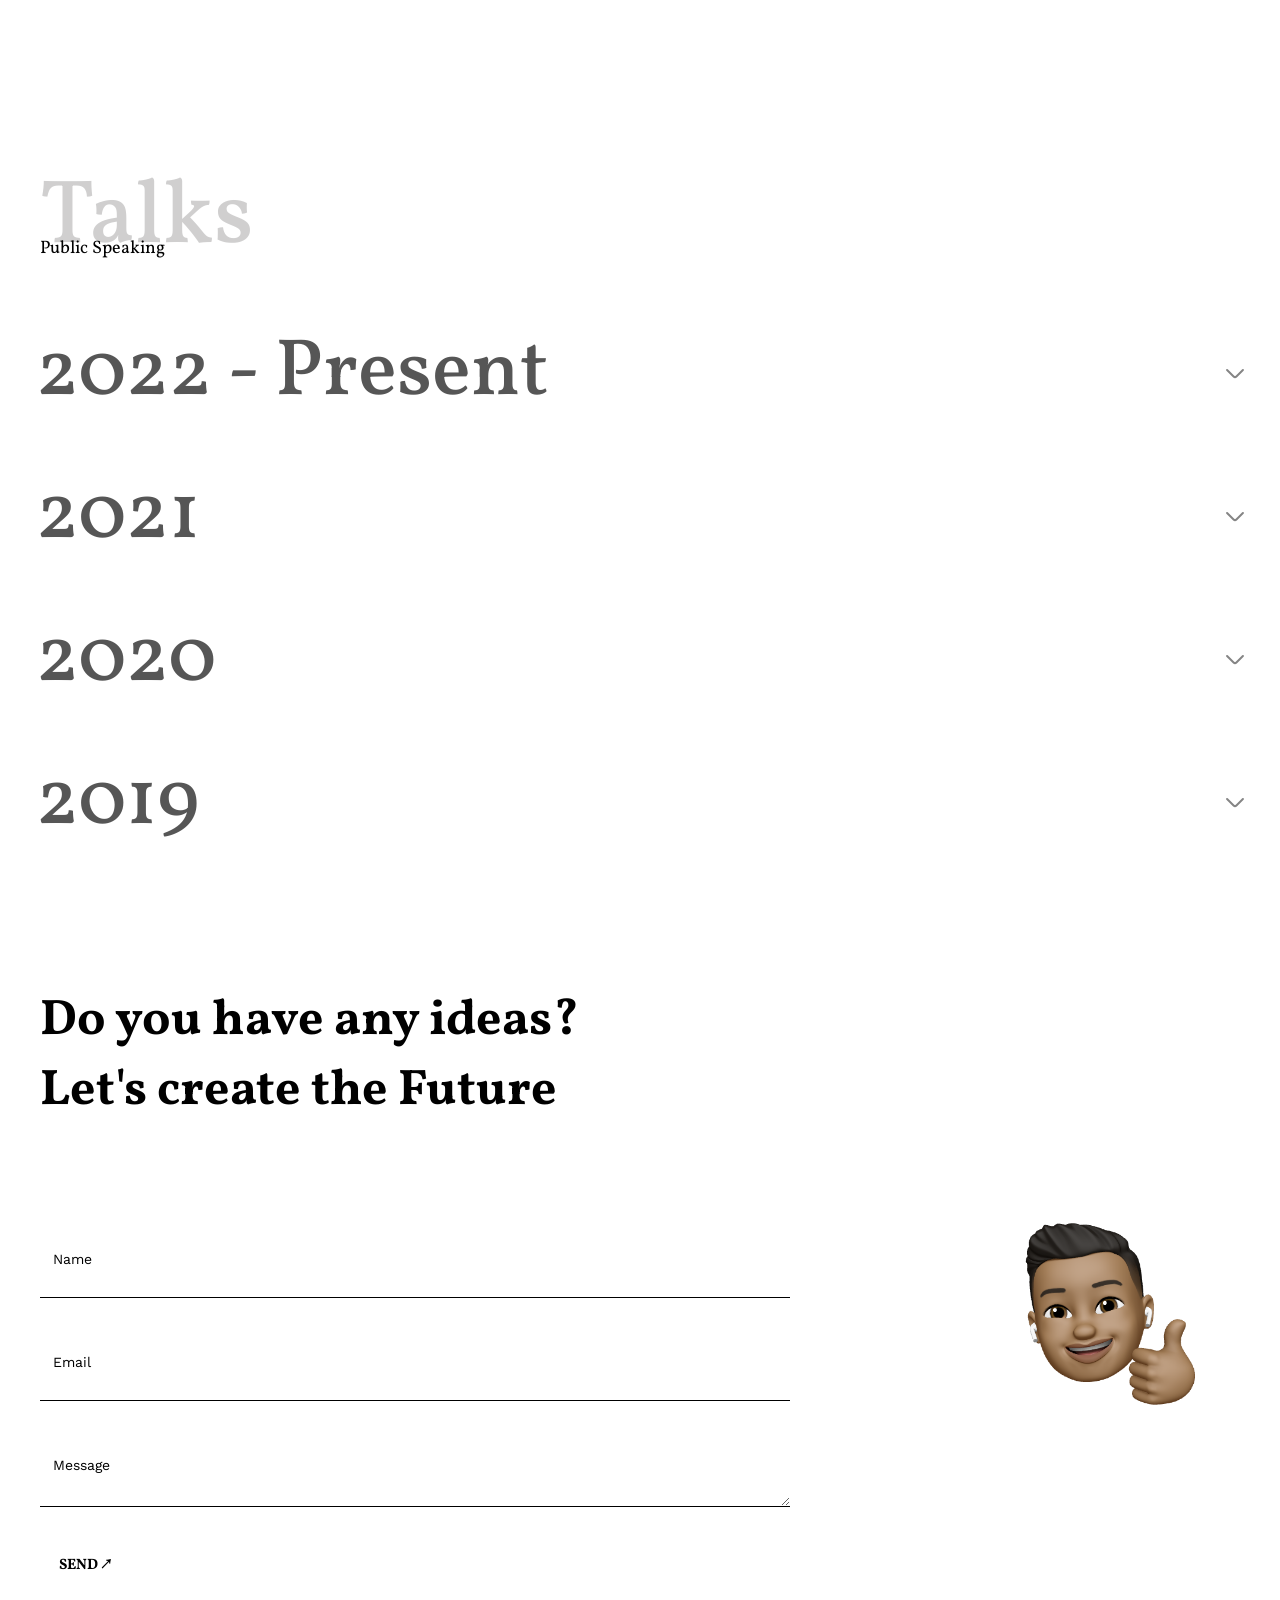
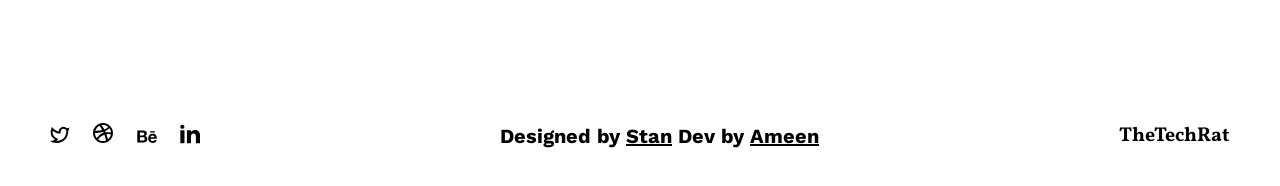
==== commit c3dda897: "Add files via upload" ====
--- a/index.html
+++ b/index.html
@@ -127,9 +127,15 @@
           <div class="sticky-wrapper">
             <div class="element-wrapper">
               <div class="element">
-                <img src="images/ghusa.png" alt="" />
+                <img class="p_img" src="images/ghusa.png" alt="" />
                 <div class="gdg">GitHub User Search App</div>
-                <div class="role">Stacks:</div>
+                <div class="role">Stacks:
+                  <div class="stacks">
+                    <img class="stack_img" src="images/html_logo.png" alt="" />
+                    <img class="stack_img" src="images/css_logo.png" alt="" />
+                    <img class="stack_img" src="images/js_logo.png" alt="" />
+                  </div>
+                </div>
                 <hr />
                 <div class="com-desc">
                   Lorem ipsum dolor sit amet consectetur adipisicing elit.
@@ -142,9 +148,15 @@
                 </div>
               </div>
               <div class="element">
-                <img src="images/icon.png" alt="" />
+                <img class="p_img" src="images/icon.png" alt="" />
                 <div class="gdg">Bookmark Chrome Extension</div>
-                <div class="role">Stacks:</div>
+                <div class="role">Stacks:
+                  <div class="stacks">
+                    <img class="stack_img" src="images/html_logo.png" alt="" />
+                    <img class="stack_img" src="images/css_logo.png" alt="" />
+                    <img class="stack_img" src="images/js_logo.png" alt="" />
+                  </div>
+                </div>
                 <hr />
                 <div class="com-desc">
                   Lorem ipsum dolor sit amet consectetur adipisicing elit.
@@ -157,9 +169,15 @@
                 </div>
               </div>
               <div class="element">
-                <img src="images/adgen.png" alt="" />
+                <img class="p_img" src="images/adgen.png" alt="" />
                 <div class="gdg">Advice Generator</div>
-                <div class="role">Stacks:</div>
+                <div class="role">Stacks:
+                  <div class="stacks">
+                    <img class="stack_img" src="images/html_logo.png" alt="" />
+                    <img class="stack_img" src="images/css_logo.png" alt="" />
+                    <img class="stack_img" src="images/js_logo.png" alt="" />
+                  </div>
+                </div>
                 <hr />
                 <div class="com-desc">
                   Lorem ipsum dolor sit amet consectetur adipisicing elit.
@@ -172,9 +190,15 @@
                 </div>
               </div>
               <div class="element">
-                <img src="images/calc.png" alt="" />
+                <img class="p_img" src="images/calc.png" alt="" />
                 <div class="gdg">Calculator</div>
-                <div class="role">Stacks:</div>
+                <div class="role">Stacks:
+                  <div class="stacks">
+                    <img class="stack_img" src="images/html_logo.png" alt="" />
+                    <img class="stack_img" src="images/css_logo.png" alt="" />
+                    <img class="stack_img" src="images/js_logo.png" alt="" />
+                  </div>
+                </div>
                 <hr />
                 <div class="com-desc">
                   Lorem ipsum dolor sit amet consectetur adipisicing elit.
@@ -187,9 +211,15 @@
                 </div>
               </div>
               <div class="element">
-                <img src="images/todo.png" alt="" />
+                <img class="p_img" src="images/todo.png" alt="" />
                 <div class="gdg">To-Do App</div>
-                <div class="role">Stacks:</div>
+                <div class="role">Stacks:
+                  <div class="stacks">
+                    <img class="stack_img" src="images/html_logo.png" alt="" />
+                    <img class="stack_img" src="images/css_logo.png" alt="" />
+                    <img class="stack_img" src="images/js_logo.png" alt="" />
+                  </div>
+                </div>
                 <hr />
                 <div class="com-desc">
                   Lorem ipsum dolor sit amet consectetur adipisicing elit.
--- a/css/index.css
+++ b/css/index.css
@@ -111,7 +111,7 @@
   margin: 0;
   font-family: "Vollkorn";
   color: black;
-  cursor: url(../images/ar-cursor.png), auto;
+  cursor: url(../images/about-img.png), auto;
 }
 /*
 ===============
--- a/css/style.css
+++ b/css/style.css
@@ -667,7 +667,7 @@
   }
 
   .pfp {
-    width: 250px;
+    width: 300px;
   }
 
   .scroll {
